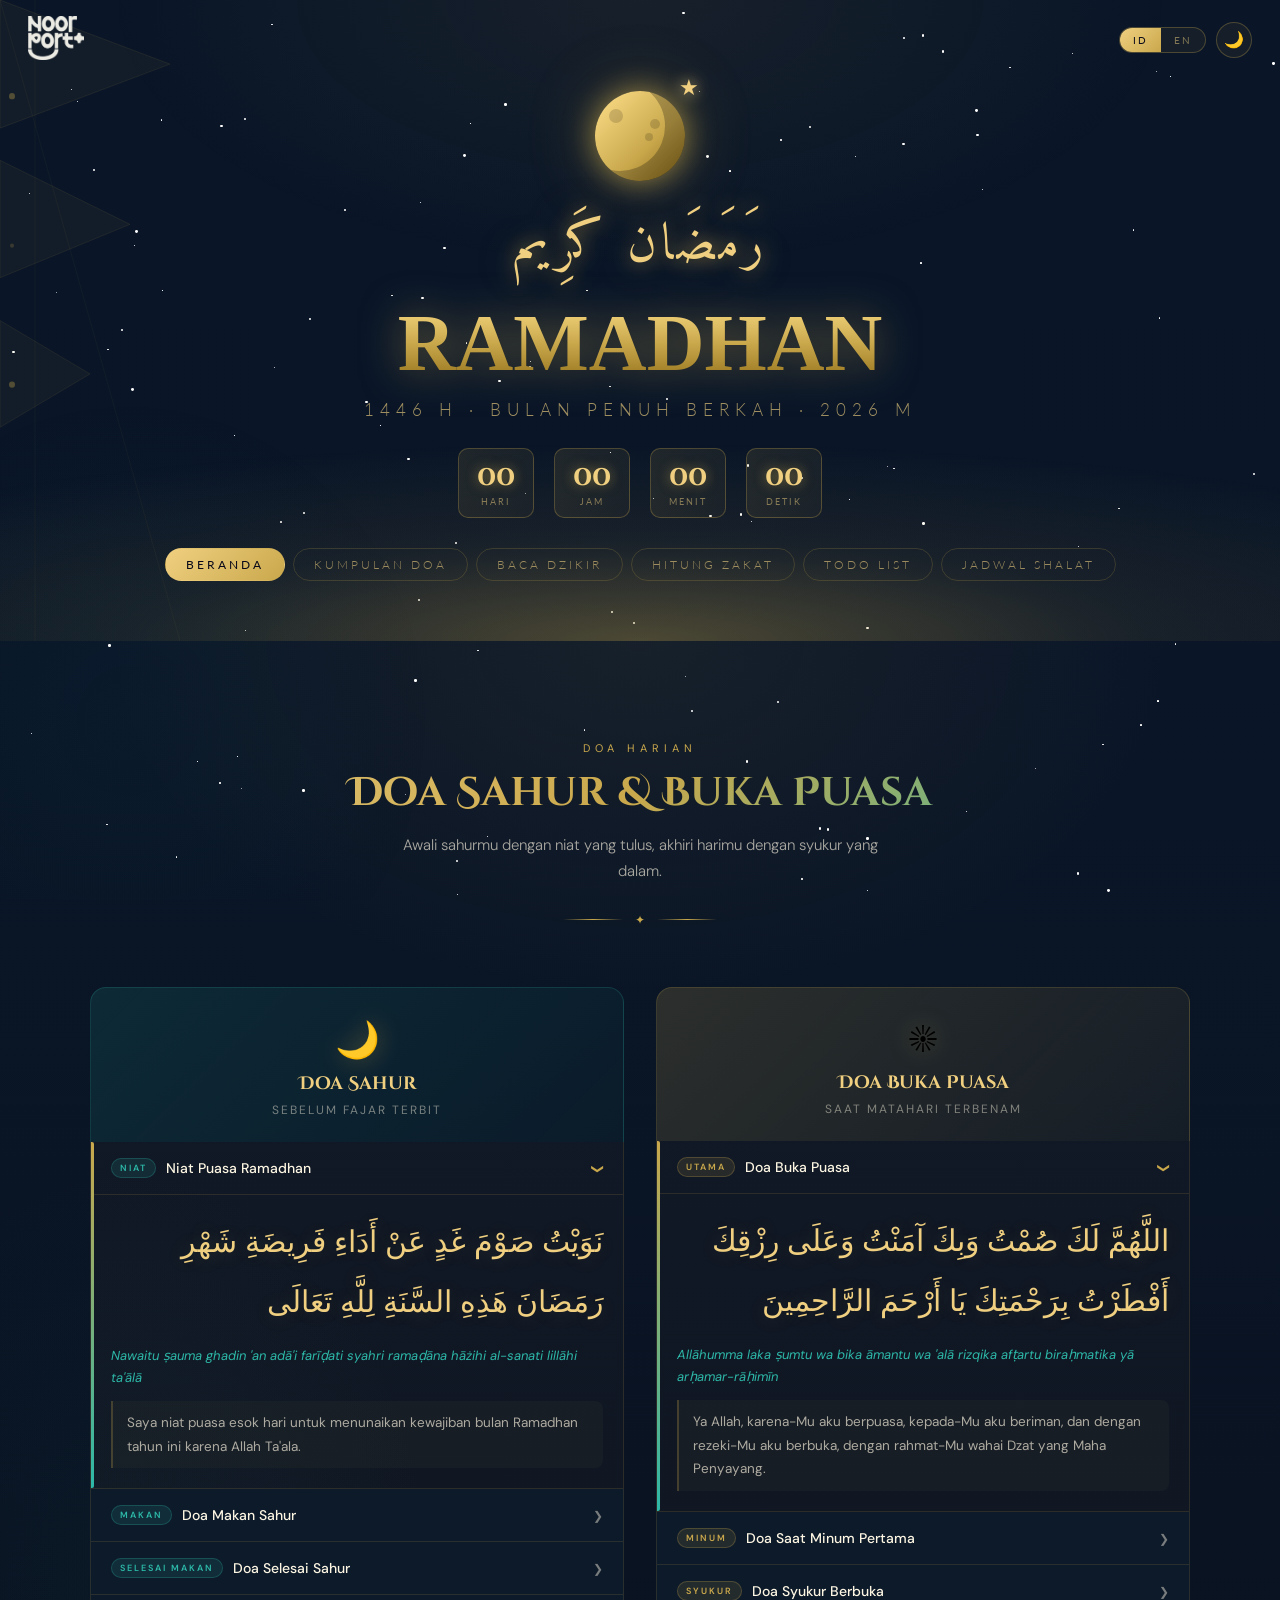
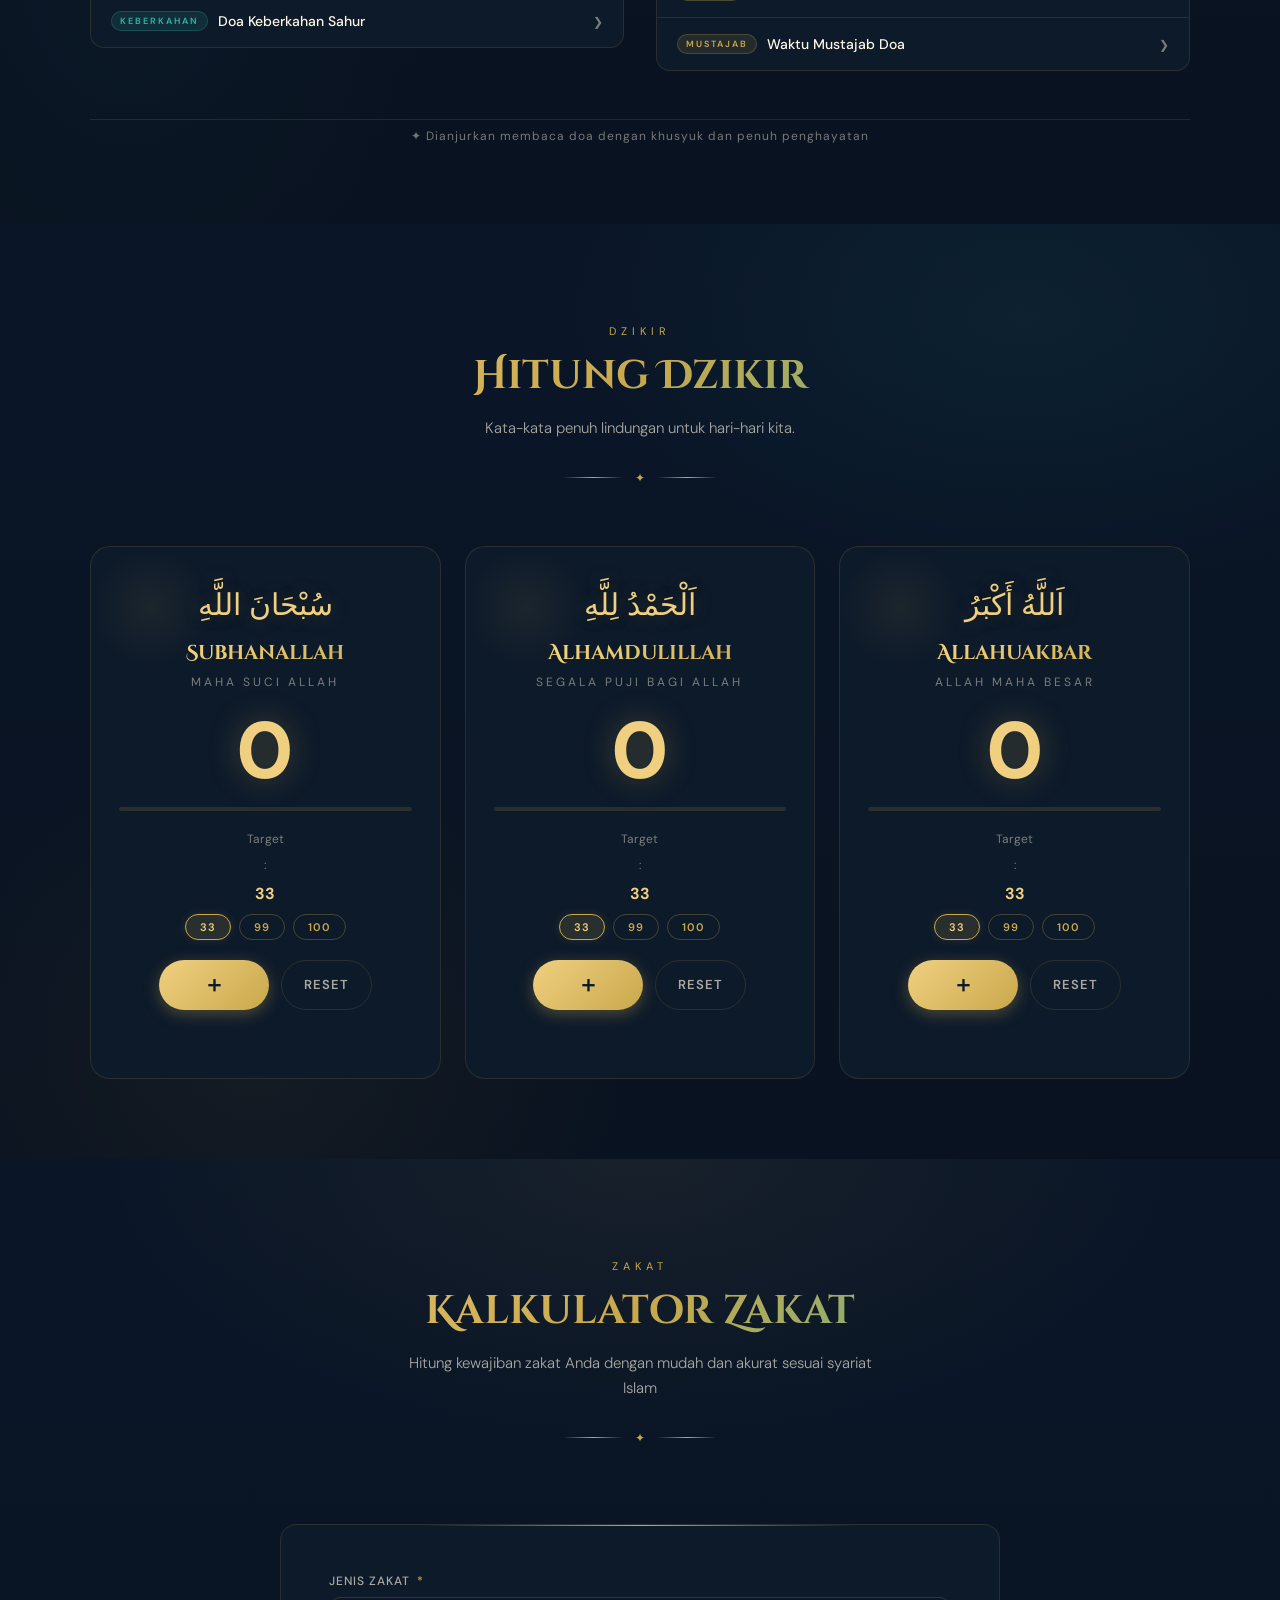
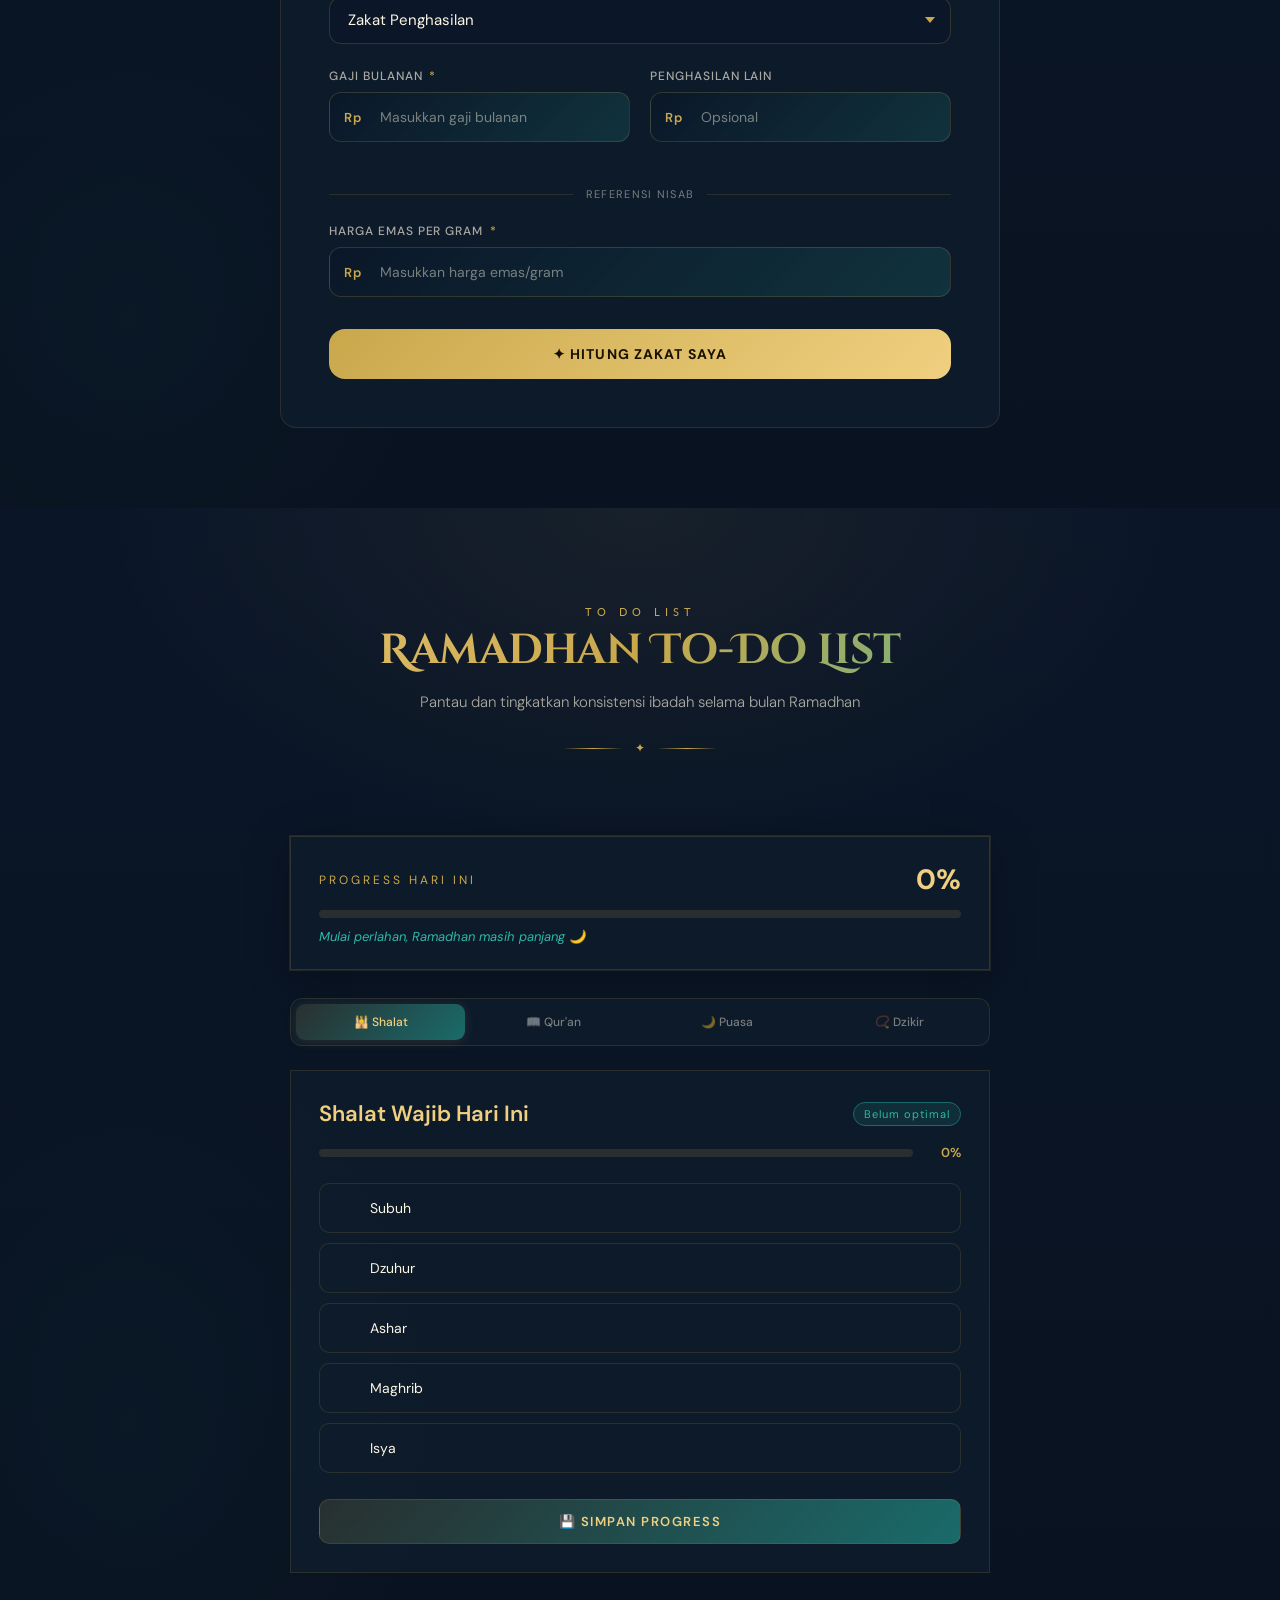
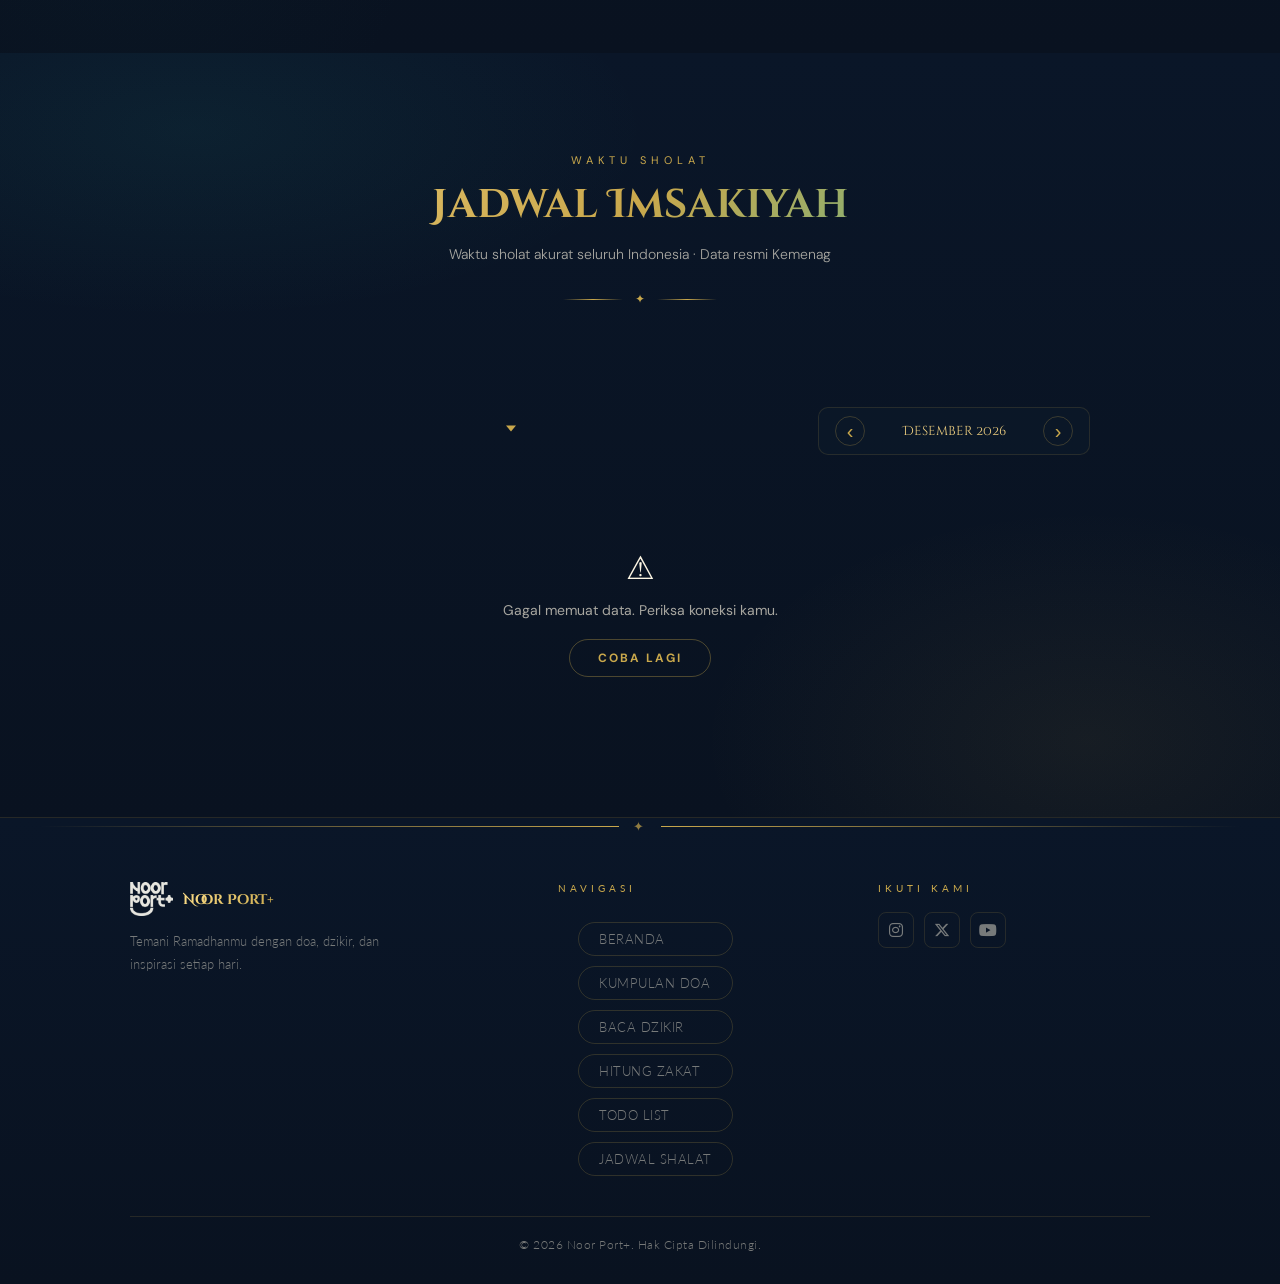
==== index.html @ d071f5a3 "Fixing File Structure" ====
<!DOCTYPE html>
<html lang="id" data-theme="dark" data-lang="id">
<head>
    <meta charset="UTF-8">
    <meta name="viewport" content="width=device-width, initial-scale=1.0">
    <title>Noor Port+ | Your Portal Ramadhan</title>

    <!-- Favicon -->
    <link rel="shortcut icon" href="/assets/noor_port_logo_green.png">

    <!-- Google Fonts -->
    <link
        href="https://fonts.googleapis.com/css2?family=Amiri:ital,wght@0,400;0,700;1,400&family=Cinzel+Decorative:wght@700&family=Lato:wght@300;400&display=swap"
        rel="stylesheet">
    <link rel="preconnect" href="https://fonts.googleapis.com">
    <link rel="preconnect" href="https://fonts.gstatic.com" crossorigin>
    <link
        href="https://fonts.googleapis.com/css2?family=DM+Sans:ital,opsz,wght@0,9..40,100..1000;1,9..40,100..1000&display=swap"
        rel="stylesheet">

    <!-- Font Awesome -->
    <link rel="stylesheet" href="https://cdnjs.cloudflare.com/ajax/libs/font-awesome/6.5.1/css/all.min.css"
        crossorigin="anonymous" referrerpolicy="no-referrer" />

    <!-- Global CSS -->
    <!-- <link rel="stylesheet" href="/main/style.css"> -->
    <link rel="stylesheet" href="/main/header.css">
    <link rel="stylesheet" href="/main/footer.css">
    <link rel="stylesheet" href="/1st_mission/kumpulan_doa.css">
    <link rel="stylesheet" href="/2nd_mission/hitung_dzikir.css">
    <link rel="stylesheet" href="/3rd_mission/kalkulator_zakat.css">
    <link rel="stylesheet" href="/4rd_mission/todo-list.css">
    <link rel="stylesheet" href="/5th_mission/jadwal_imsakiyah.css">
</head>

<body>
    <div class="stars-layer" id="starsLayer"></div>
    <header>
        <div id="particles"></div>
        <div class="horizon"></div>

        <!-- Top Bar -->
        <div class="top-bar">
            <div class="logo-wrap">
                <img id="logoImg" src="/assets/noor_port_logo.png" alt="Noor Port+">
            </div>

            <div class="controls">
                <div class="lang-toggle">
                    <button class="lang-btn active" data-lang="id" onclick="setLang('id')">ID</button>
                    <button class="lang-btn" data-lang="en" onclick="setLang('en')">EN</button>
                </div>
                <button class="theme-btn" id="themeBtn" onclick="toggleTheme()">🌙</button>
            </div>
        </div>

        <!-- Geometric Ornament -->
        <div class="geo geo-left">
            <svg viewBox="0 0 180 600" preserveAspectRatio="none">
                <path d="M0 0 L170 60 L0 120 Z" />
                <path d="M0 150 L130 210 L0 260 Z" />
                <path d="M0 300 L90 350 L0 400 Z" />
                <line x1="0" y1="0" x2="180" y2="600" />
                <line x1="35" y1="0" x2="35" y2="600" />
                <circle cx="12" cy="90" r="3" />
                <circle cx="12" cy="230" r="2" />
                <circle cx="12" cy="360" r="3" />
            </svg>
        </div>
        <div class="geo geo-right"></div>

        <!-- Title Section -->
        <div class="moon-wrap">
            <div class="moon">
                <div class="moon-outer">
                    <div class="moon-crater c1"></div>
                    <div class="moon-crater c2"></div>
                    <div class="moon-crater c3"></div>
                </div>
                <span class="moon-star">★</span>
            </div>
        </div>

        <div class="arabic-text">رَمَضَان كَرِيم</div>
        <div class="main-title">RAMADHAN</div>
        <div class="subtitle" id="headerSubtitle">
            1446 H · Bulan Penuh Berkah · 2026 M
        </div>

        <!-- Countdown -->
        <!-- Ini countdown menuju lebaran -->
        <div class="countdown">
            <div class="cd-box">
                <div class="cd-num" id="cdDays">00</div>
                <div class="cd-label" id="lblDays">Hari</div>
            </div>
            <div class="cd-box">
                <div class="cd-num" id="cdHours">00</div>
                <div class="cd-label" id="lblHours">Jam</div>
            </div>
            <div class="cd-box">
                <div class="cd-num" id="cdMins">00</div>
                <div class="cd-label" id="lblMins">Menit</div>
            </div>
            <div class="cd-box">
                <div class="cd-num" id="cdSecs">00</div>
                <div class="cd-label" id="lblSecs">Detik</div>
            </div>
        </div>

        <nav id="mainNav">
            <a href="#" class="active" data-id="home">Beranda</a>
            <a href="#doaRamadhan" data-id="prayer">Kumpulan Doa</a>
            <a href="#zikirSection" data-id="dzikr">Baca Dzikir</a>
            <a href="#zakat-calculator" data-id="zakat">Hitung Zakat</a>
            <a href="#ramadhanChecker" data-id="todolist">Todo List</a>
            <a href="#imsakiyahSection" data-id="imsakiyah">Jadwal Shalat</a>
        </nav>
    </header>

    <!-- Components -->
    <main>
        <section id="doa-component"></section>
        <section id="zikir-component"></section>
        <section id="zakat-component"></section>
        <section id="todo-component"></section>
        <section id="imsakiyah-component"></section>
    </main>

    <!-- Footer -->
    <footer class="site-footer">
        <div class="np-ornament">
            <div class="np-line"></div>
            <span class="np-orn-star">✦</span>
            <div class="np-line"></div>
        </div>

        <div class="footer-inner">
            <!-- Brand -->
            <div class="footer-brand">
                <div class="footer-logo-wrap">
                    <img src="/assets/noor_port_logo.png" alt="Noor Port+" class="footer-logo">
                    <span class="footer-logo-name">Noor Port+</span>
                </div>
                <p class="footer-tagline" id="footerTagline">
                    Temani Ramadhanmu dengan doa, dzikir, dan inspirasi setiap hari.
                </p>
            </div>

            <!-- Navigation -->
            <div class="footer-nav-col">
                <h4 class="footer-col-title" id="footerNavTitle">Navigasi</h4>
                <nav class="footer-nav">
                    <a href="#" id="fnHome">Beranda</a>
                    <a href="#doaRamadhan" id="fnPrayer">Kumpulan Doa</a>
                    <a href="#zikirSection" id="fnDzikr">Baca Dzikir</a>
                    <a href="#zakat-calculator" id="fnZakat">Hitung Zakat</a>
                    <a href="#ramadhanChecker" id="fnTodolist">Todo List</a>
                    <a href="#imsakiyahSection" id="fnImsakiyah">Jadwal Shalat</a>
                </nav>
            </div>

            <!-- Social -->
            <div class="footer-controls-col">
                <h4 class="footer-col-title" id="footerFollowTitle">Ikuti Kami</h4>

                <div class="footer-socials">
                    <a href="#" class="footer-social-btn"><i class="fa-brands fa-instagram"></i></a>
                    <a href="#" class="footer-social-btn"><i class="fa-brands fa-x-twitter"></i></a>
                    <a href="#" class="footer-social-btn"><i class="fa-brands fa-youtube"></i></a>
                </div>
            </div>
        </div>

        <div class="footer-bottom">
            <div class="footer-bottom-line"></div>
            <p class="footer-copy" id="footerCopy">
                © 2026 Noor Port+. Hak Cipta Dilindungi.
            </p>
        </div>
    </footer>
    <!-- End Footer -->

    <!-- Global Script -->
    <script src="/main/script.js"></script>
    <script src="/2nd_mission/hitung_dzikir.js"></script>
    <script src="/3rd_mission/kalkulator_zakat.js"></script>
    <script src="/4rd_mission/todo-list.js"></script>
    <script src="/5th_mission/jadwal_imsakiyah.js"></script>

    <!-- Load Components -->
    <script>
        // Tunggu semua komponen selesai diload, baru handle hash dari URL
        // (misal user buka langsung noorport.com/#zikirSection)
        async function loadComponent(id, file, callback) {
            const res = await fetch(file);
            const html = await res.text();
            document.getElementById(id).innerHTML = html;
            if (callback) callback();
        }

        // Semua loadComponent dijalankan paralel,
        // Promise.all nunggu semuanya selesai baru scroll ke hash
        Promise.all([
            loadComponent("doa-component", "/1st_mission/components/kumpulan_doa.html", () => rebuildCards()),
            loadComponent("zikir-component", "/2nd_mission/components/hitung_dzikir.html", () => initZikirSection()),
            loadComponent("zakat-component", "/3rd_mission/components/kalkulator_zakat.html"),
            loadComponent("todo-component", "/4rd_mission/component/todo-list.html", () => initRamadhanTodo()),
            loadComponent("imsakiyah-component", "/5th_mission/component/jadwal_imsakiyah.html", () => {
                initImsakiyah();
            }),
        ]).then(() => {

            // Kalau URL punya hash (misal #zikirSection), scroll ke sana sekarang
            // Karena semua komponen udah di-inject, elemen-nya pasti sudah ada di DOM
            if (window.location.hash) {
                const target = document.querySelector(window.location.hash);
                if (target) {
                    setTimeout(() => target.scrollIntoView({ behavior: 'smooth' }), 100);
                }
            }
            // Active state nav — highlight link yang sesuai hash saat ini
            highlightNav();
        });

        // Update active class di nav waktu user scroll
        // IntersectionObserver lebih efisien dari scroll event listener
        function highlightNav() {
            const sections = {
                'doaRamadhan': 'prayer',
                'zikirSection': 'dzikr',
                'zakatCalculator': 'zakat',
                'ramadhanChecker': 'todolist',
                'imsakiyahSection': 'imsakiyah',
            };

            const observer = new IntersectionObserver((entries) => {
                entries.forEach(entry => {
                    if (entry.isIntersecting) {
                        const dataId = sections[entry.target.id];
                        document.querySelectorAll('#mainNav a').forEach(a => {
                            a.classList.toggle('active', a.dataset.id === dataId);
                        });
                    }
                });
            }, { threshold: 0.3 }); // section dianggap "aktif" kalau 30% sudah keliatan

            Object.keys(sections).forEach(id => {
                const el = document.getElementById(id);
                if (el) observer.observe(el);
            });
        }
    </script>
</body>
</html>
---- main/header.css ----
*,
*::before,
*::after {
    margin: 0;
    padding: 0;
    box-sizing: border-box;
}

/* ini buat custom dark mode nya */
:root {
    --gold: #C9A84C;
    --gold-light: #F0D080;
    --gold-glow: #FFE08A;
    --teal: #1A6B6B;
    --teal-light: #2DB8A8;

    /* token dark modenya */
    --bg-body: #0A0A1A;
    --bg-header: linear-gradient(180deg, #060612 0%, #0d0d2b 40%, #0a1628 100%);
    --bg-section: linear-gradient(180deg, #0a1628 0%, #091220 100%);
    --bg-card: #0d1a2a;
    --bg-modal: linear-gradient(135deg, #0d1a2a, #0a1220);
    --text-main: #FDF6E3;
    --text-muted: #fdf6e373;
    --text-muted2: #fdf6e3a6;
    --text-nav: #f0d08099;
    --border-card: #c9a84c26;
    --star-color: white;
}

/* Light mode — cuma ganti warna.
   UI design gak diubah sama sekali, cuma token warnanya */
[data-theme="light"] {
    --bg-body: #F5EDD8;
    --bg-header: linear-gradient(180deg, #2a1f0a 0%, #3d2d10 40%, #2e2210 100%);
    --bg-section: linear-gradient(180deg, #EDE3C8 0%, #E5D9B6 100%);
    --bg-card: #FDF6E3;
    --bg-modal: linear-gradient(135deg, #FDF6E3, #F5EDD8);
    --text-main: #1a1206;
    --text-muted: #1a120680;
    --text-muted2: #1a1206c0;
    --text-nav: #f0d080e6;
    --border-card: #c9a84c4d;
    --star-color: #c9a84c99;
    --logo-filter: invert(0) sepia(1) saturate(3) hue-rotate(5deg) brightness(.8);
}

/* Biar pas navbar di klik, dia ke scrollnya smooth */
html {
    scroll-behavior: smooth;
}

body {
    font-family: 'Lato', sans-serif;
    min-height: 100vh;
    transition: background .4s;
    background: var(--bg-section);
}

/* bintang */
.stars-layer {
    position: fixed;
     background:
    radial-gradient(ellipse 70% 50% at 50% 0%, rgba(201,168,76,.07) 0%, transparent 60%),
    radial-gradient(ellipse 40% 60% at 10% 80%, rgba(26,107,107,.06) 0%, transparent 60%) !important;
    position: fixed;
    inset: 0;
    pointer-events: none;
    z-index: 0;
    overflow: hidden;
    transition: opacity .4s;
    z-index: 2;
}

[data-theme="light"] .stars-layer {
    opacity: .25;
}

.star {
    position: absolute;
    border-radius: 50%;
    background: var(--star-color);
    animation: twinkle var(--dur) ease-in-out infinite var(--delay);
}

@keyframes twinkle {
    0%, 100% { opacity: var(--min-op); transform: scale(1); }
    50%       { opacity: 1; transform: scale(1.4); }
}

/* header */
header {
    position: relative;
    z-index: 10;
    width: 100%;
    overflow: hidden;
    padding-bottom: 60px;
    transition: background .4s;
}

.horizon {
    position: absolute;
    bottom: 0;
    left: 0;
    right: 0;
    height: 200px;
    background: radial-gradient(ellipse 80% 100% at 50% 100%,
            #c9a84c59 0%, #c9a84c14 50%, transparent 100%);
    pointer-events: none;
}

/* top bar */
.top-bar {
    position: relative;
    z-index: 20;
    display: flex;
    align-items: center;
    justify-content: space-between;
    padding: 16px 28px 0;
}

.logo-wrap img {
    height: 44px;
    width: auto;
    opacity: .92;
}

.logo-wrap img:hover { opacity: 1; }

[data-theme="light"] .logo-wrap img {
    filter: var(--logo-filter);
}

.controls {
    display: flex;
    align-items: center;
    gap: 10px;
}

/* toggle language */
.lang-toggle {
    display: flex;
    border: 1px solid #c9a84c4d;
    border-radius: 30px;
    overflow: hidden;
    background: #c9a84c0f;
}

.lang-btn {
    font-family: 'Lato', sans-serif;
    font-size: 10px;
    font-weight: 400;
    letter-spacing: 2px;
    text-transform: uppercase;
    color: #f0d08080;
    background: none;
    border: none;
    cursor: pointer;
    padding: 6px 13px;
    transition: color .25s, background .25s;
}

.lang-btn.active {
    background: linear-gradient(135deg, var(--gold-light), var(--gold));
    color: #0a0a1a;
}

/* theme button */
.theme-btn {
    width: 36px;
    height: 36px;
    border-radius: 50%;
    border: 1px solid #c9a84c4d;
    background: #c9a84c0f;
    cursor: pointer;
    display: flex;
    align-items: center;
    justify-content: center;
    color: var(--gold-light);
    font-size: 16px;
    transition: background .25s, border-color .25s, transform .2s;
}

.theme-btn:hover {
    background: #c9a84c26;
    border-color: #c9a84c99;
    transform: rotate(20deg);
}

/* Geometric */
.geo {
    position: absolute;
    top: 0;
    bottom: 0;
    width: 180px;
    pointer-events: none;
    z-index: 1;
}

.geo-left { left: 0; }
.geo-right { right: 0; transform: scaleX(-1); }

.geo-right svg { display: none; }

.geo svg { width: 100%; height: 100%; }

.geo path { fill: #c9a84c0d; stroke: #c9a84c26; stroke-width: 0.6; }
.geo line { stroke: #c9a84c14; stroke-width: 0.6; }
.geo circle { fill: #c9a84c59; }
.geo circle:nth-of-type(2) { opacity: 0.6; }

/* bulan */
.moon-wrap {
    position: relative;
    z-index: 5;
    display: flex;
    justify-content: center;
    margin-top: 28px;
}

.moon {
    position: relative;
    width: 90px;
    height: 90px;
}

.moon-outer {
    width: 90px;
    height: 90px;
    border-radius: 50%;
    background: linear-gradient(135deg,
            var(--gold-glow) 0%, var(--gold) 60%, #8B6914 100%);
    box-shadow:
        0 0 30px #c9a84cb3,
        0 0 70px #c9a84c4d,
        inset -20px -10px 0 #00000040;
    animation: moonFloat 5s ease-in-out infinite;
}

.moon-crater {
    position: absolute;
    border-radius: 50%;
    background: #00000026;
}

.c1 { width: 14px; height: 14px; top: 18px; left: 14px; }
.c2 { width: 8px; height: 8px; top: 42px; left: 50px; }
.c3 { width: 10px; height: 10px; top: 28px; left: 55px; }

.moon-star {
    position: absolute;
    top: -18px;
    right: -14px;
    font-size: 22px;
    color: var(--gold-light);
    filter: drop-shadow(0 0 8px var(--gold-glow));
    animation: moonFloat 5s ease-in-out infinite .8s;
}

@keyframes moonFloat {
    0%, 100% { transform: translateY(0); }
    50%       { transform: translateY(-8px); }
}

/* hero */
.arabic-text {
    text-align: center;
    position: relative;
    z-index: 5;
    margin-top: 20px;
    font-family: 'Amiri', serif;
    font-size: clamp(28px, 5vw, 52px);
    color: var(--gold-light);
    letter-spacing: 4px;
    text-shadow: 0 0 20px #c9a84ccc, 0 0 60px #c9a84c4d;
    animation: fadeSlide .9s ease both .2s;
}

.main-title {
    text-align: center;
    position: relative;
    z-index: 5;
    margin-top: 6px;
    font-family: 'Cinzel', serif;
    font-size: clamp(36px, 7vw, 80px);
    font-weight: 700;
    background: linear-gradient(180deg, var(--gold-glow) 0%, var(--gold) 50%, #8B6914 100%);
    -webkit-background-clip: text;
    -webkit-text-fill-color: transparent;
    background-clip: text;
    filter: drop-shadow(0 0 20px #c9a84c80);
    animation: fadeSlide .9s ease both .4s;
}

.subtitle {
    text-align: center;
    position: relative;
    z-index: 5;
    margin-top: 10px;
    font-family: 'Lato', sans-serif;
    font-weight: 300;
    font-size: clamp(13px, 2vw, 17px);
    letter-spacing: 6px;
    text-transform: uppercase;
    color: #f0d080a6;
    animation: fadeSlide .9s ease both .6s;
}

@keyframes fadeSlide {
    from { opacity: 0; transform: translateY(18px); }
    to   { opacity: 1; transform: translateY(0); }
}

/* Divider */
.divider {
    position: relative;
    z-index: 5;
    display: flex;
    align-items: center;
    justify-content: center;
    gap: 16px;
    margin: 22px auto 0;
    max-width: 480px;
    padding: 0 20px;
    animation: fadeSlide .9s ease both .7s;
}

.np-ornament {
    display: flex;
    align-items: center;
    gap: 14px;
    padding: 0 40px;
    margin-bottom: 0;
}

.np-line {
    flex: 1;
    height: 1px;
    background: linear-gradient(90deg, transparent, var(--gold));
}

.np-line:last-child {
    background: linear-gradient(90deg, var(--gold), transparent);
}

.np-orn-star {
    color: var(--gold);
    font-size: 13px;
    letter-spacing: 3px;
    opacity: .7;
}

/* Countdown */
.countdown {
    position: relative;
    z-index: 5;
    display: flex;
    gap: 20px;
    justify-content: center;
    margin-top: 28px;
    animation: fadeSlide .9s ease both .9s;
}

.cd-box {
    display: flex;
    flex-direction: column;
    align-items: center;
    background: linear-gradient(135deg, #c9a84c1f, #c9a84c0a);
    border: 1px solid #c9a84c4d;
    border-radius: 10px;
    padding: 14px 18px 10px;
    min-width: 64px;
    backdrop-filter: blur(4px);
    transition: border-color .3s, box-shadow .3s;
}

.cd-box:hover {
    border-color: #c9a84cb3;
    box-shadow: 0 0 20px #c9a84c33;
}

.cd-num {
    font-family: 'Cinzel Decorative', serif;
    font-size: 28px;
    font-weight: 700;
    color: var(--gold-light);
    text-shadow: 0 0 12px #c9a84c99;
    line-height: 1;
}

.cd-label {
    font-size: 9px;
    letter-spacing: 2px;
    text-transform: uppercase;
    color: #f0d08080;
    margin-top: 5px;
}

/* Navigation */
/* Nav default (di dalam header) */
#mainNav {
    /* styling nav kamu yang sudah ada */
    transition: none;
}

/* Nav sticky — aktif lewat JS waktu header keluar viewport */
#mainNav.nav-sticky {
    position: fixed;
    top: 0;
    left: 0;
    right: 0;
    z-index: 1000;

    /* Background biar konten di belakangnya tidak tembus */
    background: rgba(10, 10, 26, 0.85);
    backdrop-filter: blur(16px);
    -webkit-backdrop-filter: blur(16px);

    border-bottom: 1px solid rgba(201, 168, 76, 0.15);
    box-shadow: 0 4px 24px rgba(0, 0, 0, 0.4);

    /* Animasi turun dari atas */
    animation: navSlideDown 0.3s ease forwards;

    /* Reset padding/margin yang mungkin ada dari posisi aslinya */
    margin: 0;
    padding: 12px 24px;
    justify-content: center;
}

@keyframes navSlideDown {
    from {
        transform: translateY(-100%);
        opacity: 0;
    }
    to {
        transform: translateY(0);
        opacity: 1;
    }
}

/* Light mode */
[data-theme="light"] #mainNav.nav-sticky {
    background: rgba(245, 240, 232, 0.9);
    border-bottom: 1px solid rgba(201, 168, 76, 0.2);
    box-shadow: 0 4px 24px rgba(0, 0, 0, 0.1);
}

nav {
    position: relative;
    z-index: 5;
    display: flex;
    justify-content: center;
    gap: 8px;
    margin-top: 30px;
    flex-wrap: wrap;
    padding: 0 20px;
    animation: fadeSlide .9s ease both 1.1s;
}

nav a {
    font-family: 'Lato', sans-serif;
    font-weight: 300;
    font-size: 12px;
    letter-spacing: 3px;
    text-transform: uppercase;
    color: var(--text-nav);
    text-decoration: none;
    padding: 8px 20px;
    border: 1px solid #c9a84c33;
    border-radius: 40px;
    transition: all .3s;
    position: relative;
    overflow: hidden;
}

nav a::before {
    content: '';
    position: absolute;
    inset: 0;
    background: linear-gradient(135deg, #c9a84c26, transparent);
    opacity: 0;
    transition: opacity .3s;
}

nav a:hover {
    color: var(--gold-light);
    border-color: #c9a84c99;
}

nav a:hover::before { opacity: 1; }

nav a.active {
    color: #0a0a1a;
    background: linear-gradient(135deg, var(--gold-light), var(--gold));
    border-color: transparent;
    font-weight: 400;
}

/* Lantern */
.lantern-row {
    position: absolute;
    top: 0;
    left: 0;
    right: 0;
    display: flex;
    justify-content: space-between;
    padding: 0 30px;
    z-index: 2;
    pointer-events: none;
}

.lantern {
    animation: lanternSwing 4s ease-in-out infinite;
    transform-origin: top center;
}

.lantern:nth-child(2) { animation-delay: .7s; }
.lantern:nth-child(3) { animation-delay: 1.4s; }
.lantern:nth-child(4) { animation-delay: 2.1s; }

.lantern.large svg { width: 28px; height: 70px; }

.lantern.small {
    width: 22px;
    height: 55px;
}

.lantern.small::before {
    content: "";
    display: block;
    width: 100%;
    height: 100%;
    background: url("data:image/svg+xml;utf8,<svg viewBox='0 0 28 70' xmlns='http://www.w3.org/2000/svg'><line x1='14' y1='0' x2='14' y2='10' stroke='rgba(201,168,76,.6)' stroke-width='1.5'/><ellipse cx='14' cy='13' rx='7' ry='3' fill='rgba(201,168,76,.4)'/><rect x='7' y='13' width='14' height='36' rx='5' fill='rgba(201,168,76,.18)' stroke='rgba(201,168,76,.5)' stroke-width='1'/><rect x='10' y='16' width='8' height='30' rx='3' fill='rgba(255,220,100,.15)'/><ellipse cx='14' cy='49' rx='7' ry='3' fill='rgba(201,168,76,.4)'/><line x1='14' y1='52' x2='11' y2='62' stroke='rgba(201,168,76,.5)' stroke-width='1'/><line x1='14' y1='52' x2='17' y2='62' stroke='rgba(201,168,76,.5)' stroke-width='1'/><ellipse cx='14' cy='28' rx='5' ry='5' fill='rgba(255,200,50,.2)'/></svg>") no-repeat center/contain;
}

.lantern svg { width: 100%; height: 100%; }

.string { stroke: #c9a84c99; stroke-width: 1.5; }
.cap    { fill: #c9a84c66; }
.body   { fill: #c9a84c2e; stroke: #c9a84c80; stroke-width: 1; }
.inner  { fill: #ffdc6426; }
.tail   { stroke: #c9a84c80; stroke-width: 1; }
.glow   { fill: #ffc83233; }

@keyframes lanternSwing {
    0%, 100% { transform: rotate(-6deg); }
    50%       { transform: rotate(6deg); }
}

/* Partikel */
#particles {
    position: absolute;
    inset: 0;
    pointer-events: none;
    z-index: 3;
    overflow: hidden;
}

.particle {
    position: absolute;
    border-radius: 50%;
    background: var(--gold);
    opacity: 0;
    animation: rise var(--dur) ease-in infinite var(--delay);
}

@keyframes rise {
    0%   { opacity: 0; transform: translateY(0) scale(1); }
    20%  { opacity: .6; }
    100% { opacity: 0; transform: translateY(-200px) scale(.3); }
}
---- main/footer.css ----
/* Footer */
.site-footer {
    background: var(--bg-section);
    position: relative;
    z-index: 10;
        backdrop-filter: blur(4px);
    border-top: 1px solid var(--border-card);
    transition: background .4s, border-color .4s;
}

/* Layout 3 kolom utama */
.footer-inner {
    display: grid;
    grid-template-columns: 1.4fr 1fr 1fr;
    gap: 48px;
    max-width: 1100px;
    margin: 0 auto;
    padding: 48px 40px 40px;
}

/* ---- Kolom 1: Brand ---- */
.footer-logo-wrap {
    display: flex;
    align-items: center;
    gap: 10px;
    margin-bottom: 14px;
}

.footer-logo {
    height: 34px;
    width: auto;
    opacity: .9;
    transition: opacity .2s;
}

[data-theme="light"] .footer-logo {
    filter: var(--logo-filter);
}

.footer-logo:hover { opacity: 1; }

.footer-logo-name {
    font-family: 'Cinzel Decorative', serif;
    font-size: 14px;
    font-weight: 700;
    background: linear-gradient(135deg, var(--gold-glow), var(--gold));
    -webkit-background-clip: text;
    -webkit-text-fill-color: transparent;
    background-clip: text;
}

.footer-tagline {
    font-family: 'Lato', sans-serif;
    font-weight: 300;
    font-size: 13px;
    line-height: 1.75;
    color: var(--text-muted);
    max-width: 280px;
    transition: color .4s;
}

/* ---- Kolom 2: Navigasi ---- */
.footer-col-title {
    font-family: 'Lato', sans-serif;
    font-size: 10px;
    letter-spacing: 4px;
    text-transform: uppercase;
    color: var(--gold);
    margin-bottom: 18px;
    font-weight: 400;
}

.footer-nav-col {
    display: flex;
    flex-direction: column;
    align-items: flex-start;
}

.footer-nav {
    margin-top: 10px;
    display: flex;
    flex-direction: column;
    gap: 10px;
}

.footer-col-title,
.footer-nav {
    text-align: left;
}

.footer-nav a {
    font-family: 'Lato', sans-serif;
    font-size: 13px;
    font-weight: 300;
    color: var(--text-muted);
    text-decoration: none;
    letter-spacing: .5px;
    transition: color .25s, padding-left .25s;
    display: inline-block;
}

/* Hover: teks geser dikit ke kanan + warna emas */
.footer-nav a:hover {
    color: var(--gold-light);
    padding-left: 15px;
}

/* Kolom 3: Sosmed + Kontrol */
.footer-socials {
    display: flex;
    gap: 10px;
    margin-bottom: 22px;
    flex-wrap: wrap;
}

.footer-social-btn {
    display: flex;
    align-items: center;
    justify-content: center;
    width: 36px;
    height: 36px;
    border-radius: 8px;
    border: 1px solid var(--border-card);
    background: transparent;
    color: var(--text-muted);
    text-decoration: none;
    transition: color .25s, border-color .25s, background .25s, transform .2s;
}

.footer-social-btn svg {
    width: 16px;
    height: 16px;
}

/* Hover sosmed: icon jadi emas, box glow tipis */
.footer-social-btn:hover {
    color: var(--gold-light);
    border-color: #c9a84c80;
    background: #c9a84c0f;
    transform: translateY(-2px);
}

/* Lang + Theme toggle di footer, sama persis kayak header */
.footer-toggles {
    display: flex;
    align-items: center;
    gap: 10px;
}

/* Garis bawah + copyright */
.footer-bottom {
    max-width: 1100px;
    margin: 0 auto;
    padding: 0 40px 32px;
}

.footer-bottom-line {
    height: 1px;
    background: var(--border-card);
    margin-bottom: 20px;
    transition: background .4s;
}

.footer-copy {
    font-family: 'Lato', sans-serif;
    font-size: 12px;
    font-weight: 300;
    color: var(--text-muted);
    letter-spacing: .5px;
    text-align: center;
    transition: color .4s;
}

/* Back to Top button */
.back-to-top {
    position: fixed;
    bottom: 28px;
    right: 28px;
    z-index: 100;
    width: 42px;
    height: 42px;
    border-radius: 50%;
    border: 1px solid #c9a84c4d;
    background: var(--bg-card);
    color: var(--gold-light);
    font-size: 18px;
    cursor: pointer;
    display: flex;
    align-items: center;
    justify-content: center;
    opacity: 0;
    pointer-events: none;
    /* transisi masuk/keluar yang halus */
    transition: opacity .3s, transform .3s, background .25s, border-color .25s;
    box-shadow: 0 4px 20px #00000040;
}

/* Muncul saat udah scroll ke bawah — dikontrol JS via class .visible */
.back-to-top.visible {
    opacity: 1;
    pointer-events: auto;
}

.back-to-top:hover {
    background: #c9a84c1a;
    border-color: #c9a84c99;
    transform: translateY(-3px);
}

/* Responsive */
@media (max-width: 900px) {
    .footer-inner {
        grid-template-columns: 1fr 1fr;
        gap: 36px;
    }

    /* Brand kolom full width di atas */
    .footer-brand {
        grid-column: 1 / -1;
    }

    .footer-tagline {
        max-width: 100%;
    }
}

@media (max-width: 600px) {
    .footer-ornament { padding: 0 10px; }

    .footer-inner {
        grid-template-columns: 1fr;
        gap: 28px;
        padding: 36px 20px 28px;
    }

    .footer-bottom {
        padding: 0 20px 24px;
    }

    .footer-nav {
        justify-content: start;
        flex-direction: row;
        flex-wrap: wrap;
        gap: 8px 18px;
    }

    .back-to-top {
        bottom: 20px;
        right: 16px;
        width: 38px;
        height: 38px;
        font-size: 16px;
    }
}
/* End Footer Section */
---- 1st_mission/kumpulan_doa.css ----
/* DOA RAMADHAN — doa-ramadhan.css

   CARA KERJA BILINGUAL (TANPA JS):
   Karena di misi 1 ini kita ga boleh pakai js, jadi kita akalin aja 
   global.js set data-lang di tag <html> waktu user klik tombol bahasa.
   CSS di sini tinggal show/hide elemen .lang-id dan .lang-en
   berdasarkan nilai atribut itu. Zero JS di komponen ini.

   Default: bahasa Indonesia tampil, English disembunyikan.
   Waktu data-lang="en" aktif: kebalik. */
@import url('https://fonts.googleapis.com/css2?family=Cinzel+Decorative:wght@400;700&family=DM+Sans:wght@300;400;500;600&family=Noto+Naskh+Arabic:wght@400;500;600&display=swap');


/* Bilingual: show/hide berdasarkan data-lang di <html> */
/* Default: tampilkan Indonesia, sembunyikan English */
.lang-en { display: none; }
.lang-id { display: inline; }

/* Waktu bahasa diganti ke English lewat global.js */
[data-lang="en"] .lang-id { display: none; }
[data-lang="en"] .lang-en { display: inline; }

/* Khusus elemen block (p, div) — pakai block bukan inline */
[data-lang="en"] p.lang-id,
[data-lang="en"] div.lang-id { display: none; }
[data-lang="en"] p.lang-en,
[data-lang="en"] div.lang-en { display: block; }

p.lang-en, div.lang-en { display: none; }
p.lang-id, div.lang-id { display: block; }


/* Section wrapper*/
.doa-section {
  background: var(--bg-section);
  padding: 100px 24px 80px;
  position: relative;
  overflow: hidden;
}

/* Glow vibes */
.doa-section::before {
  content: '';
  position: absolute;
  inset: 0;
  background:
    radial-gradient(ellipse 70% 50% at 50% 0%, #c9a84c12 0%, transparent 60%),
    radial-gradient(ellipse 40% 60% at 10% 80%, #1a6b6b0f 0%, transparent 60%);
  pointer-events: none;
}


/* Header section*/
.doa-section-header {
  text-align: center;
  margin-bottom: 60px;
  position: relative;
}

.doa-eyebrow {
  font-family: 'DM Sans', sans-serif;
  font-size: 11px;
  letter-spacing: 5px;
  text-transform: uppercase;
  color: var(--gold);
  margin-bottom: 14px;
}

.doa-section-title {
  font-family: 'Cinzel Decorative', serif;
  font-size: clamp(22px, 4vw, 40px);
  font-weight: 700;
  background: linear-gradient(135deg, var(--gold-light) 0%, var(--gold) 50%, var(--teal-light) 100%);
  -webkit-background-clip: text;
  -webkit-text-fill-color: transparent;
  background-clip: text;
  line-height: 1.2;
  margin-bottom: 16px;
}

.doa-section-subtitle {
  color: var(--text-muted2);
  font-size: 15px;
  font-weight: 300;
  max-width: 500px;
  margin: 0 auto 28px;
  line-height: 1.7;
  font-family: 'DM Sans', sans-serif;
}

.doa-ornament {
  display: flex;
  align-items: center;
  justify-content: center;
  gap: 12px;
  margin-top: 8px;
}

.doa-ornament span {
  display: block;
  width: 60px;
  height: 1px;
  background: linear-gradient(90deg, transparent, var(--gold), transparent);
}

.doa-ornament i {
  font-style: normal;
  color: var(--gold);
  font-size: 12px;
}


/* Grid dua kolom */
.doa-grid {
  display: grid;
  grid-template-columns: 1fr 1fr;
  gap: 32px;
  max-width: 1100px;
  margin: 0 auto 48px;
}

@media (max-width: 768px) {
  .doa-grid { grid-template-columns: 1fr; gap: 40px; }
}


/* Header tiap kolom */
.doa-column-header {
  text-align: center;
  padding: 28px 20px 24px;
  border-radius: 16px 16px 0 0;
  margin-bottom: 0;
  position: relative;
}

.doa-column-header.sahur {
  background: linear-gradient(135deg, #1a6b6b40, #1a6b6b14);
  border: 1px solid #2db8a833;
  border-bottom: none;
}

.doa-column-header.iftar {
  background: linear-gradient(135deg, #c9a84c2e, #c9a84c0f);
  border: 1px solid #c9a84c33;
  border-bottom: none;
}

.doa-column-icon {
  font-size: 36px;
  margin-bottom: 10px;
  filter: drop-shadow(0 0 12px #c9a84c66);
}

.doa-column-header h3 {
  font-family: 'Cinzel Decorative', serif;
  font-size: 18px;
  font-weight: 700;
  color: var(--gold-light);
  margin-bottom: 6px;
}

.doa-column-header p {
  font-family: 'DM Sans', sans-serif;
  font-size: 12px;
  color: var(--text-muted);
  letter-spacing: 2px;
  text-transform: uppercase;
}


/* Kartu doa (pakai <details> buat expand/collapse CSS-only) */
.doa-card {
  background: var(--bg-card);
  border-left: 1px solid var(--border-card);
  border-right: 1px solid var(--border-card);
  border-bottom: 1px solid var(--border-card);
  transition: background .3s ease;
  position: relative;
  overflow: hidden;
}

/* Kartu pertama setelah header kolom — sambung dengan header */
.doa-column-header.sahur + .doa-card {
  border-top: none;
}
.doa-column-header.iftar + .doa-card {
  border-top: none;
}

/* Kartu terakhir — bulatkan sudut bawah */
.doa-card:last-child {
  border-radius: 0 0 14px 14px;
}

/* Hover state kartu */
.doa-card:hover {
  background: #c9a84c0a;
}

/* Garis aksen kiri saat kartu terbuka */
.doa-card[open] {
  background: #c9a84c08;
}

.doa-card[open]::before {
  content: '';
  position: absolute;
  left: 0;
  top: 0;
  bottom: 0;
  width: 3px;
  background: linear-gradient(180deg, var(--gold), var(--teal-light));
  border-radius: 0 2px 2px 0;
}


/* Summary (bagian yang diklik) */
.doa-card-summary {
  display: flex;
  align-items: center;
  justify-content: space-between;
  gap: 12px;
  padding: 16px 20px;
  cursor: pointer;
  list-style: none;
  user-select: none;
  outline: none;
  transition: background .2s ease;
}

/* Buang marker default browser */
.doa-card-summary::-webkit-details-marker { display: none; }
.doa-card-summary::marker { display: none; }

.doa-card-summary:hover { background: #c9a84c0d; }

.doa-card-meta {
  display: flex;
  align-items: center;
  gap: 10px;
  flex: 1;
}

.doa-card-meta h4 {
  font-family: 'DM Sans', sans-serif;
  font-size: 14px;
  font-weight: 500;
  color: var(--text-main);
  line-height: 1.3;
}

.doa-tag {
  font-size: 9px;
  letter-spacing: 2px;
  text-transform: uppercase;
  padding: 3px 8px;
  border-radius: 20px;
  white-space: nowrap;
  flex-shrink: 0;
  font-family: 'DM Sans', sans-serif;
  font-weight: 600;
}

.sahur-tag {
  background: #2db8a81f;
  color: var(--teal-light);
  border: 1px solid #2db8a840;
}

.iftar-tag {
  background: #c9a84c1f;
  color: var(--gold);
  border: 1px solid #c9a84c40;
}

/* Ikon chevron — rotate saat terbuka */
.doa-chevron {
  font-size: 12px;
  color: var(--text-muted);
  flex-shrink: 0;
  transition: transform .3s ease, color .2s ease;
  display: inline-block;
}

.doa-card[open] .doa-chevron {
  transform: rotate(90deg);
  color: var(--gold);
}


/* Body kartu (isi doa) */
.doa-card-body {
  padding: 0 20px 20px 20px;
  border-top: 1px solid var(--border-card);
}

/* Teks Arab — paling besar, rata kanan */
.doa-arabic {
  font-family: 'Cinzel Decorative', serif;
  font-size: clamp(22px, 3.5vw, 30px);
  font-weight: 500;
  color: var(--gold-light);
  text-align: right;
  direction: rtl;
  line-height: 2;
  margin: 18px 0 12px;
  letter-spacing: 0;
  text-shadow: 0 0 20px #c9a84c33;
}

/* Transliterasi Latin */
.doa-latin {
  font-family: 'DM Sans', sans-serif;
  font-size: 13px;
  font-style: italic;
  color: var(--teal-light);
  line-height: 1.7;
  margin-bottom: 12px;
}

/* Terjemahan */
.doa-translation {
  font-family: 'DM Sans', sans-serif;
  font-size: 13.5px;
  color: var(--text-muted2);
  line-height: 1.75;
  padding: 10px 14px;
  background: #c9a84c0a;
  border-left: 2px solid #c9a84c40;
  border-radius: 0 8px 8px 0;
}


/* Notes */
.doa-footer-note {
  text-align: center;
  font-family: 'DM Sans', sans-serif;
  font-size: 12px;
  color: var(--text-muted);
  letter-spacing: 1px;
  max-width: 1100px;
  margin: 0 auto;
  padding-top: 8px;
  border-top: 1px solid var(--border-card);
}


/* Light mode */
[data-theme="light"] .doa-card {
  box-shadow: var(--shadow-card, 0 2px 12px #0000000f);
}

[data-theme="light"] .doa-arabic {
  text-shadow: none;
}

[data-theme="light"] .doa-card[open]::before {
  background: linear-gradient(180deg, var(--gold), var(--teal));
}


/* Responsive fine-tuning */
@media (max-width: 480px) {
  .doa-section { padding: 70px 16px 60px; }
  .doa-card-summary { padding: 14px 16px; }
  .doa-card-body { padding: 0 16px 18px; }
  .doa-card-meta { flex-direction: column; align-items: flex-start; gap: 6px; }
  .doa-arabic { font-size: 20px; }
}
---- 2nd_mission/hitung_dzikir.css ----
/* HITUNG DZIKIR — hitung_dzikir.css
   Styling seirama dengan doa-ramadhan.css:
   - Font yang sama: Cinzel Decorative, DM Sans, Noto Naskh Arabic
   - CSS variable yang sama dari :root global
   - Header section dengan ornamen yang sama
   - Tone warna: gold + teal, konsisten */

@import url('https://fonts.googleapis.com/css2?family=Cinzel+Decorative:wght@400;700&family=DM+Sans:wght@300;400;500;600&family=Noto+Naskh+Arabic:wght@400;500;600&display=swap');


/* Bilingual — sama persis dengan doa-ramadhan.css */
/* CSS ini show/hide .lang-id dan .lang-en berdasarkan data-lang di <html> */

.lang-en { display: none; }
.lang-id { display: inline; }

[data-lang="en"] .lang-id { display: none; }
[data-lang="en"] .lang-en { display: inline; }

[data-lang="en"] p.lang-id,
[data-lang="en"] div.lang-id { display: none; }
[data-lang="en"] p.lang-en,
[data-lang="en"] div.lang-en { display: block; }

p.lang-en, div.lang-en { display: none; }
p.lang-id, div.lang-id { display: block; }


/* Section wrapper */
.zikir-section {
  background: var(--bg-section);
  padding: 100px 24px 80px;
  position: relative;
  overflow: hidden;
  font-family: 'DM Sans', sans-serif;
  color: var(--text-main);
}

/* Ambient glow — mirip doa-section, tapi posisi glow beda */
.zikir-section::before {
  content: '';
  position: absolute;
  inset: 0;
  background:
    radial-gradient(ellipse 60% 50% at 80% 10%, #2db8a812 0%, transparent 60%),
    radial-gradient(ellipse 50% 60% at 20% 90%, #c9a84c0f 0%, transparent 60%);
  pointer-events: none;
}


/* Header — identik dengan doa-section-header */
.zikir-section-header {
  text-align: center;
  margin-bottom: 60px;
  position: relative;
}

.zikir-eyebrow {
  font-family: 'DM Sans', sans-serif;
  font-size: 11px;
  letter-spacing: 5px;
  text-transform: uppercase;
  color: var(--gold);
  margin-bottom: 14px;
}

.zikir-section-title {
  font-family: 'Cinzel Decorative', serif;
  font-size: clamp(22px, 4vw, 40px);
  font-weight: 700;
  background: linear-gradient(135deg, var(--gold-light) 0%, var(--gold) 50%, var(--teal-light) 100%);
  -webkit-background-clip: text;
  -webkit-text-fill-color: transparent;
  background-clip: text;
  line-height: 1.2;
  margin-bottom: 16px;
}

.zikir-section-subtitle {
  font-family: 'DM Sans', sans-serif;
  color: var(--text-muted2);
  font-size: 15px;
  font-weight: 300;
  max-width: 500px;
  margin: 0 auto 28px;
  line-height: 1.7;
}

/* Ornamen garis + bintang — sama persis dengan doa */
.zikir-ornament {
  display: flex;
  align-items: center;
  justify-content: center;
  gap: 12px;
  margin-top: 8px;
}

.zikir-ornament span {
  display: block;
  width: 60px;
  height: 1px;
  background: linear-gradient(90deg, transparent, var(--gold), transparent);
}

.zikir-ornament i {
  font-style: normal;
  color: var(--gold);
  font-size: 12px;
}


/* ── Grid tiga kolom ─────────────────────────────────────── */

.zikir-grid {
  display: grid;
  grid-template-columns: repeat(3, 1fr);
  gap: 24px;
  max-width: 1100px;
  margin: 0 auto;
}

@media (max-width: 900px) {
  .zikir-grid { grid-template-columns: repeat(2, 1fr); }
}

@media (max-width: 580px) {
  .zikir-grid { grid-template-columns: 1fr; }
}


/* Kartu dzikir*/
.zikir-card {
  background: var(--bg-card);
  border: 1px solid var(--border-card);
  border-radius: 20px;
  padding: 32px 28px 24px;
  display: flex;
  flex-direction: column;
  gap: 20px;
  position: relative;
  overflow: hidden;
  transition: transform .3s ease, box-shadow .3s ease, border-color .3s ease;
}

/* Subtle glow di pojok atas kiri tiap kartu */
.zikir-card::before {
  content: '';
  position: absolute;
  top: 0;
  left: 0;
  width: 120px;
  height: 120px;
  background: radial-gradient(circle, #c9a84c14 0%, transparent 70%);
  pointer-events: none;
}

.zikir-card:hover {
  transform: translateY(-6px);
  border-color: #c9a84c4d;
  box-shadow: 0 20px 50px #0000004d, 0 0 0 1px #c9a84c1a;
}


/* Bagian atas kartu: badge Arab + judul + subtitle */
.zikir-card-top { text-align: center; }

/* Badge teks Arab — sama gayanya dengan .doa-arabic tapi lebih kecil */
.zikir-arabic-badge {
  font-family: 'Cinzel Decorative', serif;
  font-size: clamp(22px, 3.5vw, 30px);
  font-weight: 500;
  color: var(--gold-light);
  direction: rtl;
  line-height: 1.8;
  margin-bottom: 8px;
  text-shadow: 0 0 20px #c9a84c40;
}

.zikir-title {
  font-family: 'Cinzel Decorative', serif;
  font-size: clamp(16px, 2.5vw, 20px);
  font-weight: 700;
  background: linear-gradient(135deg, var(--gold-glow), var(--gold));
  -webkit-background-clip: text;
  -webkit-text-fill-color: transparent;
  background-clip: text;
  line-height: 1.2;
  margin-bottom: 8px;
}

/* Subtitle di kartu — styling sama dengan subtitle section doa */
.zikir-card .zikir-subtitle {
  font-family: 'DM Sans', sans-serif;
  font-size: 12px;
  letter-spacing: 3px;
  text-transform: uppercase;
  color: var(--text-muted);
  margin: 0;
  line-height: 1.5;
}


/* Counter + progress bar*/
.zikir-counter-wrap { text-align: center; }

.zikir-counter {
  font-family: 'DM Sans', sans-serif;
  font-size: clamp(56px, 8vw, 80px);
  font-weight: 800;
  color: var(--gold-light);
  line-height: 1;
  margin-bottom: 16px;
  text-shadow: 0 0 30px #c9a84c59;
  transition: transform .15s ease;
  display: block;
}

.zikir-counter.pulse {
  animation: zikirPulse .25s ease;
}

@keyframes zikirPulse {
  0%   { transform: scale(1); }
  50%  { transform: scale(1.15); }
  100% { transform: scale(1); }
}

.zikir-progress-bar {
  height: 4px;
  background: var(--border-card);
  border-radius: 100px;
  overflow: hidden;
}

.zikir-progress-fill {
  height: 100%;
  width: 0%;
  background: linear-gradient(90deg, var(--teal-light), var(--gold));
  border-radius: 100px;
  transition: width .4s cubic-bezier(.4, 0, .2, 1);
  box-shadow: 0 0 8px #c9a84c66;
}


/* Target selector */
.zikir-target {
  font-family: 'DM Sans', sans-serif;
  font-size: 12px;
  color: var(--text-muted);
  text-align: center;
  display: flex;
  flex-direction: column;
  align-items: center;
  gap: 10px;
}

.zikir-target strong {
  font-size: 16px;
  font-weight: 700;
  color: var(--gold-light);
  margin: 0 2px;
}

.target-options {
  display: flex;
  justify-content: center;
  gap: 8px;
}

.btn-target {
  font-family: 'DM Sans', sans-serif;
  font-size: 11px;
  font-weight: 600;
  letter-spacing: 1px;
  padding: 5px 14px;
  border-radius: 20px;
  border: 1px solid #c9a84c4d;
  background: transparent;
  color: var(--gold);
  cursor: pointer;
  transition: all .2s ease;
}

.btn-target:hover {
  background: #c9a84c1a;
  border-color: var(--gold);
}

.btn-target.active {
  background: #c9a84c26;
  border-color: var(--gold);
  color: var(--gold-light);
  box-shadow: 0 0 10px #c9a84c26;
}


/* Tombol tambah & reset */
.zikir-buttons {
  display: flex;
  gap: 12px;
  justify-content: center;
}

.btn-zikir {
  font-family: 'DM Sans', sans-serif;
  font-weight: 600;
  border: none;
  border-radius: 50px;
  cursor: pointer;
  transition: all .2s ease;
  outline: none;
}

.btn-increment {
  font-size: 22px;
  padding: 10px 44px;
  background: linear-gradient(135deg, var(--gold-light), var(--gold));
  color: #0d1a2a;
  box-shadow: 0 4px 16px #c9a84c59;
  letter-spacing: 0;
}

.btn-increment:hover {
  transform: translateY(-2px) scale(1.04);
  box-shadow: 0 8px 24px #c9a84c73;
}

.btn-increment:active {
  transform: scale(.96);
}

/* Tombol reset — sama gayanya dengan tombol sekunder di section doa */
.btn-reset {
  font-size: 13px;
  padding: 12px 22px;
  background: transparent;
  border: 1px solid var(--border-card);
  color: var(--text-muted2);
  letter-spacing: 1px;
  text-transform: uppercase;
}

.btn-reset:hover {
  background: #c9a84c0f;
  border-color: #c9a84c4d;
  color: var(--gold);
}


/* Notifikasi target tercapai */
.zikir-notification {
  font-family: 'DM Sans', sans-serif;
  font-size: 13px;
  font-weight: 600;
  color: var(--teal-light);
  text-align: center;
  min-height: 24px;
  opacity: 0;
  transform: translateY(4px);
  transition: opacity .4s ease, transform .4s ease;
}

.zikir-notification.show {
  opacity: 1;
  transform: translateY(0);
}


/* Light Mode */
[data-theme="light"] .zikir-card {
  box-shadow: var(--shadow-card, 0 4px 20px hsla(0, 0%, 0%, 0.06));
}

[data-theme="light"] .zikir-arabic-badge {
  text-shadow: none;
}

[data-theme="light"] .zikir-counter {
  text-shadow: none;
}


/* Responsive Setting */
@media (max-width: 480px) {
  .zikir-section { padding: 70px 16px 60px; }
  .zikir-card { padding: 24px 20px 20px; }
  .btn-increment { padding: 10px 36px; }
}
---- 3rd_mission/kalkulator_zakat.css ----
/* KALKULATOR ZAKAT — kalkulator_zakat.css

   Semua warna pakai CSS variable dari :root global.
   Variable tambahan yang tidak ada di root didefinisikan
   di .zakat-calculator scope sendiri biar tidak polusi global.

   Perubahan dari versi lama:
   - Ganti semua warna hardcode ke variable root
   - Tambah --radius, --radius-sm, --transition, --input-bg,
     --input-border, --surface-1, --surface-2 sebagai local tokens
   - Result section pakai max-height bukan opacity saja —
     biar beneran tidak makan tempat sebelum kalkulasi dijalankan */

@import url('https://fonts.googleapis.com/css2?family=Cormorant+Garamond:wght@400;500;600;700&family=DM+Sans:wght@300;400;500;600&family=Noto+Naskh+Arabic:wght@400;500&display=swap');


/* Local tokens — extend root, bukan replace */
/* Didefinisikan di scope .zakat-calculator biar tidak bocor ke section lain */
.zakat-calculator {
  --radius:       16px;
  --radius-sm:    12px;
  --transition:   .3s ease;

  /* Input background — sedikit lebih gelap dari bg-card */
  --input-bg:     #0a162899;
  --input-border: #c9a84c33;

  /* Surface bertingkat untuk result area */
  --surface-1:    #0d1a2ab3;
  --surface-2:    #0a122080;
}

/* Light mode — override local tokens juga */
[data-theme="light"] .zakat-calculator {
  --input-bg:     #ffffffcc;
  --input-border: #c9a84c40;
  --surface-1:    #f5f0e899;
  --surface-2:    #ede5d066;
}


/* Section wrapper*/
.zakat-calculator {
  background: var(--bg-section);
  padding: 100px 24px 80px;
  position: relative;
  overflow: hidden;
  font-family: 'DM Sans', sans-serif;
  color: var(--text-main);
}

/* Ambient glow — sama pola dengan section dzikir dan doa */
.zakat-calculator::before {
  content: '';
  position: absolute;
  inset: 0;
  background:
    radial-gradient(ellipse 70% 50% at 50% 0%, #c9a84c12 0%, transparent 60%),
    radial-gradient(ellipse 40% 60% at 10% 80%, #1a6b6b0f 0%, transparent 60%);
  pointer-events: none;
}


/* Header — identik dengan section lain */
.zakat-header {
  text-align: center;
  margin-bottom: 18px;
  position: relative;
  z-index: 2;
}

.zakat-header .zakat-eyebrow {
  font-family: 'DM Sans', sans-serif;
  font-size: 11px;
  letter-spacing: 5px;
  text-transform: uppercase;
  color: var(--gold);
  margin-bottom: 14px;
}

.zakat-header h2 {
  font-family: 'Cinzel Decorative', serif;
  font-size: clamp(22px, 4vw, 40px);
  font-weight: 700;
  line-height: 1.2;
  margin: 0 0 16px;
  background: linear-gradient(135deg, var(--gold-light) 0%, var(--gold) 50%, var(--teal-light) 100%);
  -webkit-background-clip: text;
  -webkit-text-fill-color: transparent;
  background-clip: text;
}

.zakat-header p {
  font-family: 'DM Sans', sans-serif;
  color: var(--text-muted2);
  font-size: 15px;
  font-weight: 300;
  max-width: 480px;
  margin: 0 auto 28px;
  line-height: 1.7;
}

.zakat-ornament {
  display: flex;
  align-items: center;
  justify-content: center;
  gap: 12px;
  margin-top: 8px;
}

.zakat-ornament span {
  display: block;
  height: 1px;
  width: 60px;
  background: linear-gradient(90deg, transparent, var(--gold), transparent);
}

.zakat-ornament i {
  color: var(--gold);
  font-style: normal;
  font-size: 12px;
}


/* Kartu kalkulator */
.zakat-card {
  background: var(--bg-card);
  border: 1px solid var(--border-card);
  border-radius: var(--radius);
  max-width: 720px;
  margin: 0 auto;
  padding: 48px;
  position: relative;
  z-index: 2;
  transition: background var(--transition);
}

/* Garis aksen emas di bagian atas kartu */
.zakat-card::before {
  content: '';
  position: absolute;
  top: 0;
  left: 50%;
  transform: translateX(-50%);
  width: 60%;
  height: 1px;
  background: linear-gradient(90deg, transparent, var(--gold), transparent);
}


/* Form field */
.zakat-field {
  margin-bottom: 24px;
}

.zakat-field label {
  display: block;
  font-size: 12px;
  font-weight: 500;
  color: var(--text-muted2);
  margin-bottom: 8px;
  letter-spacing: 0.08em;
  text-transform: uppercase;
}

.zakat-field label .field-required {
  color: var(--gold);
  margin-left: 3px;
}

.zakat-input,
.zakat-select {
  width: 100%;
  padding: 14px 18px;
  background: var(--input-bg);
  border: 1px solid var(--input-border);
  border-radius: var(--radius-sm);
  color: var(--text-main);
  font-family: 'DM Sans', sans-serif;
  font-size: 15px;
  transition: border-color var(--transition), box-shadow var(--transition);
  box-sizing: border-box;
  outline: none;
  appearance: none;
  -webkit-appearance: none;
}

.zakat-input:focus,
.zakat-select:focus {
  border-color: var(--gold);
  box-shadow: 0 0 0 3px #c9a84c1f, 0 0 20px #c9a84c0f;
}

.zakat-input::placeholder {
  color: var(--text-muted);
  font-size: 14px;
}


/* Input dengan prefix mata uang / satuan */
.input-prefix-wrap {
  position: relative;
  background: linear-gradient(135deg, #0a162899, #1a6b6b4d);
  border-radius: var(--radius-sm);
  border: 1px solid var(--input-border);
}

/* Kalau ada .input-prefix-wrap, hilangkan border dari input di dalamnya
   karena border sudah ada di wrapper */
.input-prefix-wrap .zakat-input {
  background: transparent;
  border: none;
  padding-left: 50px;
}

.input-prefix-wrap .zakat-input:focus {
  box-shadow: none;
}

.input-prefix-wrap:focus-within {
  border-color: var(--gold);
  box-shadow: 0 0 0 3px #c9a84c1f;
}

.input-prefix {
  position: absolute;
  left: 14px;
  top: 50%;
  transform: translateY(-50%);
  color: var(--gold);
  font-size: 13px;
  font-weight: 600;
  letter-spacing: 0.04em;
  pointer-events: none;
  user-select: none;
}


/* Custom select arrow*/
.select-wrap {
  position: relative;
}

.select-wrap::after {
  content: '';
  position: absolute;
  right: 16px;
  top: 50%;
  transform: translateY(-50%);
  width: 0;
  height: 0;
  border-left: 5px solid transparent;
  border-right: 5px solid transparent;
  border-top: 6px solid var(--gold);
  pointer-events: none;
}

.zakat-select {
  cursor: pointer;
  padding-right: 40px;
}


/* Dua kolom input untuk penghasilan */
.input-grid {
  display: grid;
  grid-template-columns: 1fr 1fr;
  gap: 20px;
}


/* Divider dengan label */
.zakat-divider {
  height: 1px;
  background: var(--border-card);
  margin: 28px 0;
  position: relative;
}

.zakat-divider span {
  position: absolute;
  top: 50%;
  left: 50%;
  transform: translate(-50%, -50%);
  background: var(--bg-card);
  padding: 0 12px;
  font-size: 11px;
  text-transform: uppercase;
  letter-spacing: 0.12em;
  color: var(--text-muted);
}


/* Tombol hitung*/
.zakat-btn {
  width: 100%;
  padding: 16px 32px;
  background: linear-gradient(135deg, var(--gold) 0%, var(--gold-light) 50%, var(--gold) 100%);
  background-size: 200% 200%;
  border: none;
  border-radius: var(--radius);
  color: #1a1000;
  font-family: 'DM Sans', sans-serif;
  font-size: 14px;
  font-weight: 700;
  letter-spacing: 0.08em;
  text-transform: uppercase;
  cursor: pointer;
  transition: background-position var(--transition), box-shadow var(--transition), transform var(--transition);
  margin-top: 8px;
  position: relative;
  overflow: hidden;
}

/* Efek shimmer saat hover */
.zakat-btn::before {
  content: '';
  position: absolute;
  inset: 0;
  background: linear-gradient(135deg, transparent 30%, #ffffff40 50%, transparent 70%);
  transform: translateX(-100%);
  transition: transform .5s ease;
}

.zakat-btn:hover {
  background-position: right center;
  box-shadow: 0 4px 24px #c9a84c66, 0 0 40px #c9a84c26;
  transform: translateY(-1px);
}

.zakat-btn:hover::before {
  transform: translateX(100%);
}

.zakat-btn:active {
  transform: translateY(0);
}


/*  Result section — collapsed by default 
   
   Pakai max-height bukan display:none atau opacity saja.
   Kenapa? Karena max-height bisa di-transition, jadi ada animasi
   expand yang smooth waktu hasil kalkulasi muncul.
   
   Kalau pakai opacity saja, elemen tetap ada di DOM dan makan
   tempat di halaman — jadi ada gap kosong yang aneh sebelum
   user klik hitung. */

.zakat-result {
  max-height: 0;
  overflow: hidden;
  opacity: 0;
  transform: translateY(8px);
  transition:
    max-height .6s cubic-bezier(.4, 0, .2, 1),
    opacity    .5s ease,
    transform  .5s ease;
  margin-top: 0;
  border-radius: var(--radius-sm);
}

/* Saat hasil kalkulasi siap ditampilkan */
.zakat-result.visible {
  max-height: 600px; /* Nilai cukup besar, yang penting lebih dari tinggi kontennya */
  opacity: 1;
  transform: translateY(0);
  margin-top: 36px;
  border: 1px solid var(--border-card);
  background: var(--surface-2);
}


/* Isi result */
.result-header {
  padding: 16px 24px;
  background: linear-gradient(90deg, #c9a84c12, #1a6b6b12);
  border-bottom: 1px solid var(--border-card);
  display: flex;
  align-items: center;
  justify-content: space-between;
}

.result-header h4 {
  font-family: 'Cormorant Garamond', serif;
  font-size: 18px;
  font-weight: 600;
  margin: 0;
  color: var(--gold);
  letter-spacing: 0.02em;
}

.status-badge {
  padding: 5px 14px;
  border-radius: 100px;
  font-family: 'DM Sans', sans-serif;
  font-size: 11px;
  font-weight: 600;
  letter-spacing: 0.08em;
  text-transform: uppercase;
}

.status-badge.wajib {
  background: #1a6b6b33;
  color: var(--teal-light);
  border: 1px solid #2db8a833;
}

.status-badge.tidak {
  background: #c9a84c1a;
  color: var(--gold);
  border: 1px solid #c9a84c33;
}

.result-grid {
  display: grid;
  grid-template-columns: 1fr 1fr;
  padding: 24px;
  gap: 16px;
}

.result-item {
  padding: 16px 20px;
  background: var(--surface-1);
  border-radius: var(--radius-sm);
  border: 1px solid var(--border-card);
  transition: border-color var(--transition), box-shadow var(--transition);
}

.result-item:hover {
  border-color: #c9a84c4d;
  box-shadow: 0 0 16px #c9a84c0f;
}

.result-item .result-label {
  font-size: 10px;
  font-weight: 600;
  letter-spacing: 0.1em;
  text-transform: uppercase;
  color: var(--text-muted);
  margin-bottom: 8px;
}

.result-item .result-value {
  font-family: 'Cormorant Garamond', serif;
  font-size: 22px;
  font-weight: 600;
  color: var(--text-main);
  word-break: break-all;
}

.result-item.highlight .result-value {
  color: var(--gold);
}

/* Baris bawah: total zakat yang harus dibayar */
.result-zakat-amount {
  margin: 0 24px 24px;
  padding: 20px 24px;
  background: linear-gradient(135deg, #c9a84c1a, #1a6b6b0f);
  border: 1px solid var(--gold);
  border-radius: var(--radius-sm);
  display: flex;
  align-items: center;
  justify-content: space-between;
  gap: 16px;
}

.result-zakat-amount .zakat-label {
  font-family: 'DM Sans', sans-serif;
  font-size: 12px;
  font-weight: 600;
  color: var(--text-muted2);
  text-transform: uppercase;
  letter-spacing: 0.08em;
}

.result-zakat-amount .zakat-big-value {
  font-family: 'Cormorant Garamond', serif;
  font-size: 32px;
  font-weight: 700;
  color: var(--gold-light);
  letter-spacing: -0.01em;
  white-space: nowrap;
}


/* Validasi error */
.field-error {
  display: none;
  font-size: 12px;
  color: #e07070;
  margin-top: 6px;
  padding-left: 4px;
}

.zakat-field.has-error .zakat-input,
.zakat-field.has-error .input-prefix-wrap,
.zakat-field.has-error .zakat-select {
  border-color: #e0707080;
}

.zakat-field.has-error .field-error {
  display: block;
}


/* Form section */
.form-section {
  display: none;
  animation: fadeInUp .3s ease;
}

.form-section.active { display: block; }

@keyframes fadeInUp {
  from { opacity: 0; transform: translateY(8px); }
  to   { opacity: 1; transform: translateY(0); }
}


/* Responsive */
@media (max-width: 640px) {
  .zakat-calculator { padding: 70px 16px 60px; }
  .zakat-card { padding: 28px 20px; }
  .input-grid { grid-template-columns: 1fr; }
  .result-grid { grid-template-columns: 1fr; padding: 16px; }

  .result-zakat-amount {
    flex-direction: column;
    align-items: flex-start;
    gap: 8px;
    margin: 0 16px 16px;
    padding: 16px;
  }

  .result-zakat-amount .zakat-big-value { font-size: 26px; }

  .result-header {
    flex-direction: column;
    align-items: flex-start;
    gap: 10px;
  }
}

@media (max-width: 400px) {
  .zakat-card { padding: 24px 16px; }
}
---- 4rd_mission/todo-list.css ----
@import url('https://fonts.googleapis.com/css2?family=Cormorant+Garamond:wght@400;500;600;700&family=DM+Sans:wght@300;400;500;600&family=Noto+Naskh+Arabic:wght@400;500&display=swap');

/* Reset & Scope */
.ramadhan-checker *,
.ramadhan-checker *::before,
.ramadhan-checker *::after {
  box-sizing: border-box;
  margin: 0;
  padding: 0;
}

.ramadhan-checker {
  font-family: 'DM Sans', sans-serif;
  background: var(--bg-section);
  color: var(--text-muted);
  padding: 72px 20px 80px;
  position: relative;
  overflow: hidden;
  transition: background var(--transition), color var(--transition);
}

/* Ambient glow */
.ramadhan-checker::before {
  content: '';
  position: absolute;
  background:
    radial-gradient(ellipse 70% 50% at 50% 0%, #c9a84c12 0%, transparent 60%),
    radial-gradient(ellipse 40% 60% at 10% 80%, #1a6b6b0f 0%, transparent 60%);
  inset: 0;
  pointer-events: none;
}

/* Header */
.todolist-header {
  text-align: center;
  margin-bottom: 42px;
  position: relative;
}

.todolist-header .todolist-eyebrow {
  margin-top: 25px;
  text-align: center;
  font-family: 'Lato', sans-serif;
  font-size: 11px;
  letter-spacing: 5px;
  text-transform: uppercase;
  color: var(--gold);
  margin-bottom: 10px;
}

.todolist-title {
  font-family: 'Cinzel Decorative', serif;
  font-size: clamp(24px, 4vw, 42px);
  font-weight: 600;
  line-height: 1.1;
  margin: 0 0 16px;
  letter-spacing: -0.01em;
  background: linear-gradient(135deg, var(--gold-light) 0%, var(--gold) 50%, var(--teal-light) 100%);
  -webkit-background-clip: text;
  -webkit-text-fill-color: transparent;
  background-clip: text;
}

.todolist-subtitle {
  color: var(--text-muted2);
  font-size: 15px;
  font-weight: 300;
  max-width: 480px;
  margin: 0 auto;
  line-height: 1.7;
  margin-bottom: 25px;
}

/* Card */
.ramadhan-progress-card {
  background: var(--bg-card);
  border: 1px solid #c9a84c2e;
  border-radius: var(--radius);
  padding: 24px 28px;
  max-width: 700px;
  margin: 80px auto 28px;
  box-shadow: 0 8px 40px #00000040, 0 0 0 1px var(--border-card);
  transition: background var(--transition);
}

.ramadhan-progress-top {
  display: flex;
  justify-content: space-between;
  align-items: center;
  margin-bottom: 12px;
}

.ramadhan-progress-label {
  font-size: 12px;
  letter-spacing: 3px;
  text-transform: uppercase;
  color: var(--gold);
}

.ramadhan-progress-pct {
  font-family: 'DM Sans', sans-serif;
  font-size: 28px;
  font-weight: 700;
  color: var(--gold-light);
}

.ramadhan-progress-track {
  height: 8px;
  background: var(--border-card);
  border-radius: 100px;
  overflow: hidden;
}

.ramadhan-progress-fill {
  height: 100%;
  border-radius: 100px;
  background: linear-gradient(90deg, var(--teal-light), var(--gold));
  transition: width .8s cubic-bezier(.4, 0, .2, 1);
  box-shadow: 0 0 12px #c9a84c59;
}

.ramadhan-progress-msg {
  font-size: 13px;
  color: var(--teal-light);
  margin-top: 10px;
  font-style: italic;
}

/* Tabs */
.ramadhan-tabs {
  font-family: "DM Sand", 'sans-serif';
  display: flex;
  justify-content: center;
  gap: 4px;
  max-width: 700px;
  margin: 0 auto 24px;
  background: var(--bg-card);
  border: 1px solid var(--border-card);
  border-radius: 12px;
  padding: 5px;
  flex-wrap: wrap;
}

.ramadhan-tab {
  flex: 1;
  min-width: 80px;
  padding: 10px 8px;
  border: none;
  border-radius: 9px;
  background: transparent;
  color: var(--muted);
  font-size: 12px;
  font-family: 'DM Sans', sans-serif;
  font-weight: 500;
  cursor: pointer;
  transition: all var(--transition);
  white-space: nowrap;
}

.ramadhan-tab:hover {
  color: var(--gold);
}

.ramadhan-tab.active {
  background: linear-gradient(135deg, var(--border-card), var(--teal));
  color: var(--gold-light);
  box-shadow: 0 2px 12px var(--border-card);
}

/* Panels */
.ramadhan-panels {
  max-width: 700px;
  margin: 0 auto;
}

.ramadhan-panel {
  display: none;
  background: var(--bg-card);
  border: 1px solid var(--border-card);
  border-radius: var(--radius);
  padding: 28px;
  animation: ramadhan-panelIn .35s ease;
  transition: background var(--transition);
}

.ramadhan-panel.active {
  display: block;
}

@keyframes ramadhan-panelIn {
  from {
    opacity: 0;
    transform: translateY(10px);
  }

  to {
    opacity: 1;
    transform: translateY(0);
  }
}

.ramadhan-panel-header {
  display: flex;
  justify-content: space-between;
  align-items: center;
  margin-bottom: 16px;
}

.ramadhan-panel-header h3 {
  font-family: 'DM Sans', sans-serif;
  font-size: 22px;
  font-weight: 600;
  color: var(--gold-light);
}

.ramadhan-badge {
  font-size: 11px;
  letter-spacing: 1px;
  padding: 4px 10px;
  border-radius: 20px;
  background: #2db8a81f;
  color: var(--teal-light);
  border: 1px solid var(--teal);
  transition: all var(--transition);
}

/* Mini Progress */
.ramadhan-progress-mini {
  display: flex;
  align-items: center;
  gap: 12px;
  margin-bottom: 22px;
}

.ramadhan-progress-mini .ramadhan-progress-track {
  flex: 1;
}

.ramadhan-progress-mini span {
  font-size: 13px;
  font-weight: 600;
  color: var(--gold);
  min-width: 36px;
  text-align: right;
}

/* Checklist */
.ramadhan-checklist {
  display: flex;
  flex-direction: column;
  gap: 10px;
  margin-bottom: 22px;
}

.ramadhan-check-item {
  display: flex;
  align-items: center;
  gap: 12px;
  padding: 13px 16px;
  background: var(--bg-card);
  border: 1px solid var(--border-card);
  border-radius: 10px;
  cursor: pointer;
  transition: all var(--transition);
  font-size: 14px;
  color: var(--text-main);
  user-select: none;
}

.ramadhan-check-item:hover {
  border-color: var(--border-card);
  background: #c9a84c0d;
}

.ramadhan-check-item input[type="checkbox"] {
  display: none;
}

.ramadhan-check-box {
  width: 22px;
  height: 22px;
  border-radius: 6px;
  border: 2px solid var(--border);
  flex-shrink: 0;
  display: flex;
  align-items: center;
  justify-content: center;
  transition: all var(--transition);
  font-size: 13px;
}

.ramadhan-check-item input:checked~.ramadhan-check-box {
  background: linear-gradient(135deg, var(--teal), var(--teal-light));
  border-color: var(--teal-light);
  color: var(--text-muted2);
}

.ramadhan-check-item input:checked~.ramadhan-check-box::after {
  content: '✓';
}

/* ── FIX: Pakai .ramadhan-check-text bukan span:last-child ── */
/* span:last-child ga works di dzikir karena ada <button> setelahnya */
.ramadhan-check-item input:checked~.ramadhan-check-text {
  color: var(--teal-light);
  text-decoration: line-through;
  text-decoration-color: var(--teal);
}

/* Input Groups */
.ramadhan-input-group {
  margin-bottom: 14px;
}

.ramadhan-input-group label {
  display: block;
  font-size: 11px;
  letter-spacing: 2px;
  text-transform: uppercase;
  color: var(--muted);
  margin-bottom: 6px;
}

.ramadhan-input {
  width: 100%;
  padding: 11px 14px;
  background: var(--bg-card);
  border: 1px solid var(--border);
  border-radius: 10px;
  color: var(--text-mainext);
  font-family: 'DM Sans', sans-serif;
  font-size: 14px;
  transition: border-color var(--transition);
  outline: none;
}

.ramadhan-input:focus {
  border-color: var(--gold);
}

.ramadhan-input::placeholder {
  color: var(--muted);
}

/* Today fast */
.ramadhan-today-fast {
  margin-bottom: 20px;
  border: 1px solid #c9a84c40 !important;
}

/* Puasa Calendar */
.ramadhan-calendar {
  display: grid;
  grid-template-columns: repeat(6, 1fr);
  gap: 8px;
  margin-bottom: 22px;
}

.ramadhan-cal-day {
  aspect-ratio: 1;
  border-radius: 8px;
  display: flex;
  align-items: center;
  justify-content: center;
  font-size: 12px;
  font-weight: 500;
  background: var(--bg-card);
  border: 1px solid var(--border);
  cursor: pointer;
  transition: all var(--transition);
  color: var(--muted);
}

.ramadhan-cal-day:hover {
  border-color: var(--border-card);
  color: var(--gold);
}

.ramadhan-cal-day.done {
  background: linear-gradient(135deg, var(--teal), var(--teal));
  border-color: var(--teal-light);
  color: var(--teal-light);
  font-size: 16px;
}

/* To-Do Add Row */
.ramadhan-todo-add {
  display: flex;
  gap: 8px;
  margin-bottom: 16px;
}

.ramadhan-todo-input {
  flex: 1;
  margin: 0 !important;
}

.ramadhan-todo-add-btn {
  flex-shrink: 0;
  width: 44px;
  height: 44px;
  border-radius: 10px;
  border: 1px solid var(--border-card);
  background: linear-gradient(135deg, var(--border-card), var(--teal));
  color: var(--gold-light);
  font-size: 22px;
  cursor: pointer;
  transition: all var(--transition);
  display: flex;
  align-items: center;
  justify-content: center;
}

.ramadhan-todo-add-btn:hover {
  background: linear-gradient(135deg, var(--border-card), var(--teal));
  box-shadow: 0 2px 12px #c9a84c26;
  transform: scale(1.05);
}

/* To-Do Delete Button */
.ramadhan-todo-del {
  margin-left: auto;
  background: none;
  border: none;
  color: #fdf6e340;
  font-size: 16px;
  cursor: pointer;
  padding: 0 2px;
  line-height: 1;
  transition: color var(--transition);
  flex-shrink: 0;
}

.ramadhan-todo-del:hover {
  color: #e05a5a;
}

/* Empty State */
.ramadhan-todo-empty {
  text-align: center;
  padding: 24px 0;
  color: var(--muted);
  font-size: 13px;
  font-style: italic;
}

/* Save Button */
.ramadhan-save-btn {
  width: 100%;
  padding: 13px;
  border-radius: 10px;
  border: 1px solid var(--border-card);
  background: linear-gradient(135deg, var(--border-card), var(--teal));
  color: var(--gold-light);
  font-family: 'DM Sans', sans-serif;
  font-size: 13px;
  font-weight: 600;
  letter-spacing: 1.5px;
  text-transform: uppercase;
  cursor: pointer;
  transition: all var(--transition);
  margin-top: 4px;
}

.ramadhan-save-btn:hover {
  background: linear-gradient(135deg, var(--border-card), var(--teal));
  box-shadow: 0 4px 20px #c9a84c26;
  transform: translateY(-1px);
}

.ramadhan-save-btn:active {
  transform: translateY(0);
}

/* Toast */
.ramadhan-toast {
  position: fixed;
  bottom: 30px;
  right: 24px;
  background: #0d1a2a;
  border: 1px solid var(--teal);
  color: var(--teal-light);
  padding: 12px 20px;
  border-radius: 10px;
  font-size: 13px;
  font-family: 'DM Sans', sans-serif;
  box-shadow: 0 8px 30px #00000066;
  z-index: 9999;
  animation: ramadhan-toastIn .3s ease;
  pointer-events: none;
}

@keyframes ramadhan-toastIn {
  from {
    opacity: 0;
    transform: translateY(12px);
  }

  to {
    opacity: 1;
    transform: translateY(0);
  }
}

/*  Responsive  */
@media (max-width: 600px) {
  .ramadhan-checker {
    padding: 48px 14px 60px;
  }

  .ramadhan-panel {
    padding: 20px 16px;
  }

  .ramadhan-calendar {
    grid-template-columns: repeat(5, 1fr);
  }

  .ramadhan-tabs {
    gap: 2px;
    padding: 4px;
  }

  .ramadhan-tab {
    font-size: 11px;
    padding: 9px 6px;
  }
}

@media (max-width: 380px) {
  .ramadhan-calendar {
    grid-template-columns: repeat(4, 1fr);
  }
}
---- 5th_mission/jadwal_imsakiyah.css ----
/* JADWAL IMSAKIYAH — jadwal_imsakiyah.css

   Semua warna pakai variabel dari :root global.
   Tidak ada warna hardcode — kalau mau ganti tema cukup
   ubah di satu tempat (:root di global CSS).

   Penamaan class mengikuti pola: imsak-[konteks]-[elemen]
   Contoh: imsak-today-card, imsak-time-pill, imsak-month-btn

   Highlight hari ini: <tr class="today"> dikasih JS,
   styling-nya ada di bagian "Tabel" di bawah. */

@import url('https://fonts.googleapis.com/css2?family=Cinzel+Decorative:wght@700&family=DM+Sans:wght@300;400;500;600;700&display=swap');


/* ── Bilingual — dikontrol CSS dari data-lang di <html> ─────
   global.js set data-lang="id" atau "en" di tag <html>.
   CSS ini yang nge-show/hide teks yang sesuai. Zero JS di sini. */
.lang-en { display: none; }
.lang-id { display: inline; }

[data-lang="en"] .lang-id { display: none; }
[data-lang="en"] .lang-en { display: inline; }

[data-lang="en"] p.lang-id,
[data-lang="en"] div.lang-id { display: none; }

[data-lang="en"] p.lang-en,
[data-lang="en"] div.lang-en { display: block; }

p.lang-en, div.lang-en { display: none; }
p.lang-id, div.lang-id  { display: block; }


/* Section Wrapper*/
.imsak-section {
  background: var(--bg-section);
  padding: 100px 24px 80px;
  position: relative;
  overflow: hidden;
  font-family: 'DM Sans', sans-serif;
  color: var(--text-main);
}

/* Ambient glow background — teal di kiri atas, gold di kanan bawah */
.imsak-section::before {
  content: '';
  position: absolute;
  inset: 0;
  background:
    radial-gradient(ellipse 65% 45% at 15% 10%, rgba(45,184,168,.07) 0%, transparent 55%),
    radial-gradient(ellipse 55% 55% at 85% 90%, rgba(201,168,76,.07) 0%, transparent 55%);
  pointer-events: none;
}


/* Header Section ──
   Sama persis dengan pola header di section doa & dzikir:
   eyebrow kecil → judul besar gradient → subtitle muted */
.imsak-header {
  text-align: center;
  margin-bottom: 40px;
}

.imsak-eyebrow {
  font-size: 11px;
  letter-spacing: 5px;
  text-transform: uppercase;
  color: var(--gold);
  margin-bottom: 14px;
}

.imsak-title {
  font-family: 'Cinzel Decorative', serif;
  font-size: clamp(22px, 4vw, 40px);
  font-weight: 700;
  background: linear-gradient(135deg, var(--gold-light), var(--gold) 50%, var(--teal-light));
  -webkit-background-clip: text;
  -webkit-text-fill-color: transparent;
  background-clip: text;
  line-height: 1.2;
  margin-bottom: 14px;
}

.imsak-subtitle {
  color: var(--text-muted2);
  font-size: 14px;
  font-weight: 300;
  max-width: 460px;
  margin: 0 auto 24px;
  line-height: 1.7;
}

/* Ornamen garis + bintang — identik dengan section lain */
.imsak-ornament {
  display: flex;
  align-items: center;
  justify-content: center;
  gap: 12px;
}

.imsak-ornament span {
  display: block;
  width: 60px;
  height: 1px;
  background: linear-gradient(90deg, transparent, var(--gold), transparent);
}

.imsak-ornament i {
  font-style: normal;
  color: var(--gold);
  font-size: 12px;
}


/*  Section Dropdown Kota + Bulan */
.imsak-controls {
  display: flex;
  align-items: center;
  justify-content: space-between;
  gap: 16px;
  max-width: 900px;
  margin: 0 auto 32px;
  flex-wrap: wrap;
}

/* Dropdown kota */
.imsak-city-wrap {
  flex: 1;
  min-width: 200px;
  max-width: 340px;
  position: relative;
}

/* Skeleton shimmer saat daftar kota masih di-fetch */
.imsak-city-skeleton {
  height: 44px;
  border-radius: 10px;
  background: linear-gradient(
    90deg,
    rgba(201,168,76,.06) 25%,
    rgba(201,168,76,.12) 50%,
    rgba(201,168,76,.06) 75%
  );
  background-size: 200% 100%;
  animation: imsak-shimmer 1.5s infinite;
}

@keyframes imsak-shimmer {
  0%   { background-position: 200% center; }
  100% { background-position: -200% center; }
}

/* Panah custom dropdown — sembunyikan default browser */
.imsak-city-wrap::after {
  content: '';
  position: absolute;
  right: 14px;
  top: 50%;
  transform: translateY(-50%);
  border: 5px solid transparent;
  border-top: 6px solid var(--gold);
  pointer-events: none;
}

.imsak-kota-select {
  width: 100%;
  padding: 12px 40px 12px 16px;
  background: rgba(13, 26, 42, .85);
  border: 1px solid rgba(201, 168, 76, .2);
  border-radius: 10px;
  color: var(--text-main);
  font-family: 'DM Sans', sans-serif;
  font-size: 14px;
  font-weight: 500;
  outline: none;
  appearance: none;
  cursor: pointer;
  transition: border-color .25s, box-shadow .25s;
}

.imsak-kota-select:focus {
  border-color: var(--gold);
  box-shadow: 0 0 0 3px rgba(201, 168, 76, .1);
}

/* Navigator bulan */
.imsak-month-nav {
  display: flex;
  align-items: center;
  gap: 14px;
  background: rgba(13, 26, 42, .6);
  border: 1px solid var(--border-card);
  border-radius: 10px;
  padding: 8px 16px;
}

.imsak-month-btn {
  width: 30px;
  height: 30px;
  border-radius: 50%;
  border: 1px solid rgba(201, 168, 76, .25);
  background: transparent;
  color: var(--gold);
  font-size: 20px;
  line-height: 1;
  cursor: pointer;
  display: flex;
  align-items: center;
  justify-content: center;
  transition: background .2s, border-color .2s;
}

.imsak-month-btn:hover {
  background: rgba(201, 168, 76, .1);
  border-color: var(--gold);
}

.imsak-month-label {
  font-family: 'Cinzel Decorative', serif;
  font-size: 13px;
  color: var(--gold-light);
  min-width: 150px;
  text-align: center;
}


/* Today Card ──
   Hero section di atas tabel — muncul hanya di bulan aktif.
   6 pill waktu sholat; pill yang sedang aktif dapat class
   .active dari JS berdasarkan perbandingan jam sekarang. */
.imsak-today-card {
  max-width: 900px;
  margin: 0 auto 36px;
  background: var(--bg-card);
  border: 1px solid rgba(201, 168, 76, .25);
  border-radius: 20px;
  padding: 28px 32px;
  position: relative;
  overflow: hidden;
}

/* Garis gradient emas di atas kartu */
.imsak-today-card::before {
  content: '';
  position: absolute;
  top: 0; left: 0; right: 0;
  height: 2px;
  background: linear-gradient(
    90deg,
    transparent 5%,
    var(--gold) 40%,
    var(--teal-light) 60%,
    transparent 95%
  );
}

/* Ambient glow di pojok kiri atas */
.imsak-today-card::after {
  content: '';
  position: absolute;
  top: -30px; left: -30px;
  width: 200px; height: 200px;
  background: radial-gradient(circle, rgba(201,168,76,.08) 0%, transparent 70%);
  pointer-events: none;
}

/* Meta info: badge hari ini + tanggal + nama kota */
.imsak-today-meta {
  display: flex;
  align-items: center;
  gap: 16px;
  margin-bottom: 24px;
  flex-wrap: wrap;
}

.imsak-today-badge {
  background: rgba(201, 168, 76, .12);
  border: 1px solid rgba(201, 168, 76, .3);
  border-radius: 20px;
  padding: 4px 14px;
  font-size: 11px;
  font-weight: 700;
  letter-spacing: 2px;
  text-transform: uppercase;
  color: var(--gold);
}

.imsak-today-date {
  font-size: 14px;
  font-weight: 500;
  color: var(--text-muted2);
  flex: 1;
}

.imsak-today-city {
  font-family: 'Cinzel Decorative', serif;
  font-size: 13px;
  color: var(--teal-light);
  letter-spacing: 1px;
}

/* Grid 6 pill waktu sholat */
.imsak-times-grid {
  display: grid;
  grid-template-columns: repeat(6, 1fr);
  gap: 10px;
}

/* Satu pill = satu waktu sholat */
.imsak-time-pill {
  background: rgba(255, 255, 255, .03);
  border: 1px solid var(--border-card);
  border-radius: 14px;
  padding: 14px 8px;
  text-align: center;
  cursor: default;
  transition: border-color .25s, background .25s, transform .2s;
}

.imsak-time-pill:hover {
  border-color: rgba(201, 168, 76, .35);
  background: rgba(201, 168, 76, .05);
  transform: translateY(-3px);
}

/* Pill aktif — waktu sholat yang sedang/baru berlaku */
.imsak-time-pill.active {
  background: linear-gradient(135deg, rgba(201,168,76,.15), rgba(45,184,168,.1));
  border-color: var(--gold);
  box-shadow: 0 0 20px rgba(201, 168, 76, .15);
}

.imsak-time-pill.active .imsak-pill-name { color: var(--gold-light); }
.imsak-time-pill.active .imsak-pill-time { color: var(--gold-glow); }

.imsak-pill-name {
  display: block;
  font-size: 10px;
  font-weight: 700;
  letter-spacing: 2px;
  text-transform: uppercase;
  color: var(--text-muted);
  margin-bottom: 8px;
}

.imsak-pill-time {
  display: block;
  font-size: clamp(16px, 2vw, 22px);
  font-weight: 700;
  color: var(--text-main);
  letter-spacing: 1px;
  font-variant-numeric: tabular-nums;
}


/* Loading State */
.imsak-loading {
  text-align: center;
  padding: 60px 20px;
}

.imsak-spinner {
  width: 36px;
  height: 36px;
  margin: 0 auto 16px;
  border: 3px solid rgba(201, 168, 76, .15);
  border-top-color: var(--gold);
  border-radius: 50%;
  animation: imsak-spin .8s linear infinite;
}

@keyframes imsak-spin { to { transform: rotate(360deg); } }

.imsak-loading p {
  color: var(--text-muted);
  font-size: 14px;
}


/* Error State */
.imsak-error {
  text-align: center;
  padding: 60px 20px;
}

.imsak-error-icon {
  font-size: 32px;
  display: block;
  margin-bottom: 12px;
}

.imsak-error p {
  color: var(--text-muted2);
  font-size: 14px;
  margin-bottom: 20px;
}

.imsak-retry-btn {
  background: transparent;
  border: 1px solid rgba(201, 168, 76, .35);
  border-radius: 50px;
  color: var(--gold);
  font-family: 'DM Sans', sans-serif;
  font-size: 12px;
  font-weight: 700;
  letter-spacing: 2px;
  text-transform: uppercase;
  padding: 10px 28px;
  cursor: pointer;
  transition: background .2s, border-color .2s;
}

.imsak-retry-btn:hover {
  background: rgba(201, 168, 76, .1);
  border-color: var(--gold);
}


/* Tabel Jadwal Bulanan */
.imsak-table-wrap {
  max-width: 900px;
  margin: 0 auto;
  border: 1px solid rgba(201, 168, 76, .12);
  border-radius: 16px;
  overflow: hidden;
  overflow-x: auto;
  scrollbar-width: thin;
  scrollbar-color: rgba(201, 168, 76, .3) transparent;
}

.imsak-table-wrap::-webkit-scrollbar { height: 4px; }
.imsak-table-wrap::-webkit-scrollbar-thumb {
  background: rgba(201, 168, 76, .3);
  border-radius: 4px;
}

.imsak-table {
  width: 100%;
  border-collapse: collapse;
  white-space: nowrap;
}

/* Header kolom */
.imsak-table thead tr {
  background: linear-gradient(90deg, rgba(201,168,76,.09), rgba(26,107,107,.07));
  border-bottom: 1px solid rgba(201, 168, 76, .12);
}

.imsak-table thead th {
  padding: 13px 18px;
  font-size: 10px;
  font-weight: 700;
  letter-spacing: .12em;
  text-transform: uppercase;
  color: var(--gold);
  text-align: left;
}

/* Baris data */
.imsak-table tbody tr {
  border-bottom: 1px solid rgba(201, 168, 76, .07);
  transition: background .2s;
}

.imsak-table tbody tr:last-child { border-bottom: none; }

.imsak-table tbody tr:hover { background: rgba(201, 168, 76, .04); }

.imsak-table tbody td {
  padding: 12px 18px;
  font-size: 13px;
  color: var(--text-muted2);
  font-variant-numeric: tabular-nums;
}

.imsak-table tbody td:first-child {
  color: var(--text-main);
  font-weight: 500;
  font-size: 12.5px;
}

/* ── Baris hari ini — class .today dikasih JS ── */
.imsak-table tbody tr.today {
  background: rgba(201, 168, 76, .08);
  border-left: 3px solid rgba(201, 168, 76, .5);
}

.imsak-table tbody tr.today td:first-child {
  color: var(--gold-light);
  font-weight: 700;
}

/* Badge "Hari Ini" / "Today" via CSS ::after — tidak butuh HTML tambahan */
.imsak-table tbody tr.today td:first-child::after {
  content: attr(data-today-label);
  margin-left: 8px;
  padding: 2px 8px;
  background: rgba(201, 168, 76, .18);
  border: 1px solid rgba(201, 168, 76, .4);
  border-radius: 20px;
  font-size: 9px;
  font-weight: 700;
  letter-spacing: 1px;
  color: var(--gold);
  vertical-align: middle;
  text-transform: uppercase;
}

/* Kolom imsak (waktu sahur) — aksen teal */
.imsak-table tbody tr.today td:nth-child(2) { color: var(--teal-light); }

/* Kolom maghrib (waktu buka) — aksen gold lebih terang */
.imsak-table tbody tr.today td:nth-child(6) {
  color: var(--gold-glow);
  font-weight: 600;
}


/* LIGHT MODE — override warna yang perlu disesuaikan  */
[data-theme="light"] .imsak-kota-select {
  background: rgba(255, 255, 255, .9);
  color: #1a1208;
}

[data-theme="light"] .imsak-kota-select option {
  background: #fff;
  color: #1a1208;
}

[data-theme="light"] .imsak-today-card {
  box-shadow: 0 8px 40px rgba(201, 168, 76, .08);
}

[data-theme="light"] .imsak-time-pill {
  background: rgba(0, 0, 0, .02);
}

[data-theme="light"] .imsak-table tbody tr.today {
  background: rgba(201, 168, 76, .07);
}


/* RESPONSIVE */
@media (max-width: 700px) {
  .imsak-times-grid { grid-template-columns: repeat(3, 1fr); }
  .imsak-controls   { flex-direction: column; align-items: stretch; }
  .imsak-city-wrap  { max-width: 100%; }
  .imsak-month-nav  { justify-content: center; }
}

@media (max-width: 480px) {
  .imsak-section { padding: 70px 16px 60px; }
  .imsak-today-card { padding: 20px 18px; }
  .imsak-times-grid { grid-template-columns: repeat(2, 1fr); gap: 8px; }
  .imsak-table thead th,
  .imsak-table tbody td { padding: 11px 13px; }
}
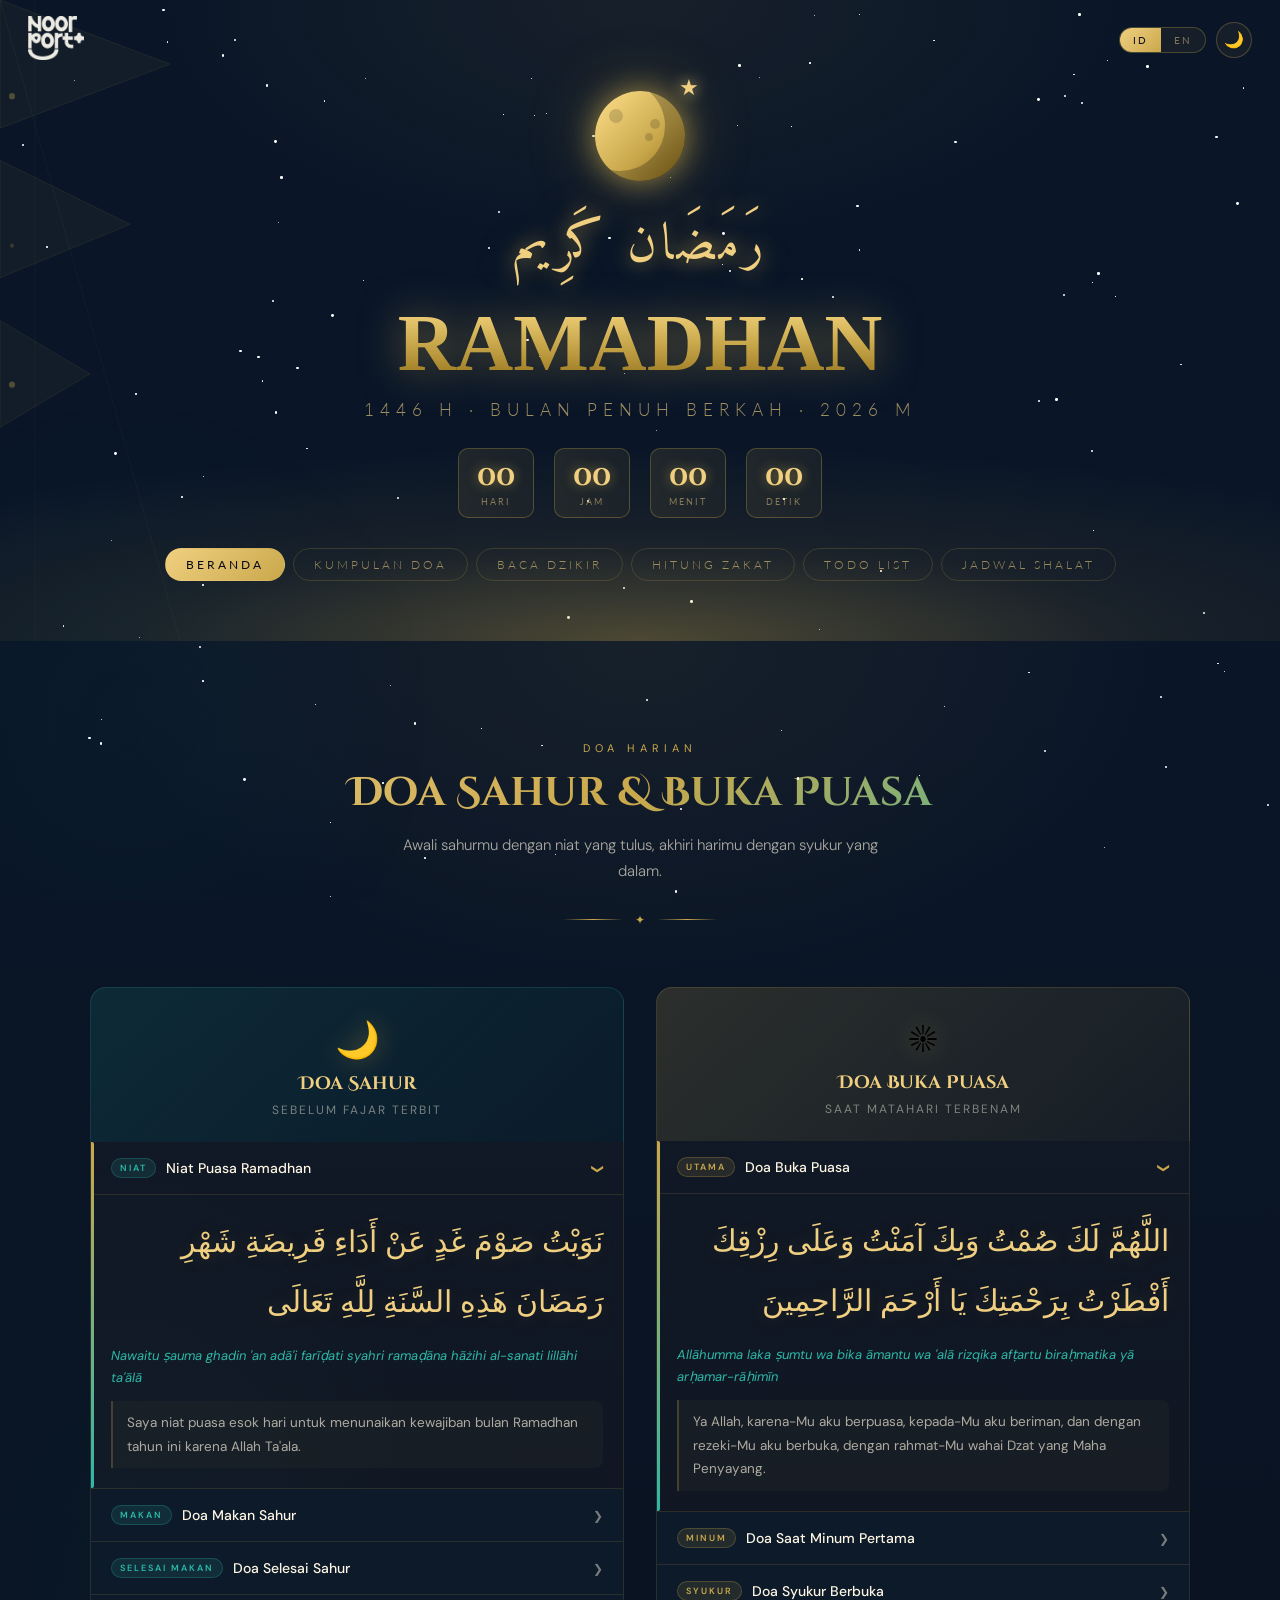
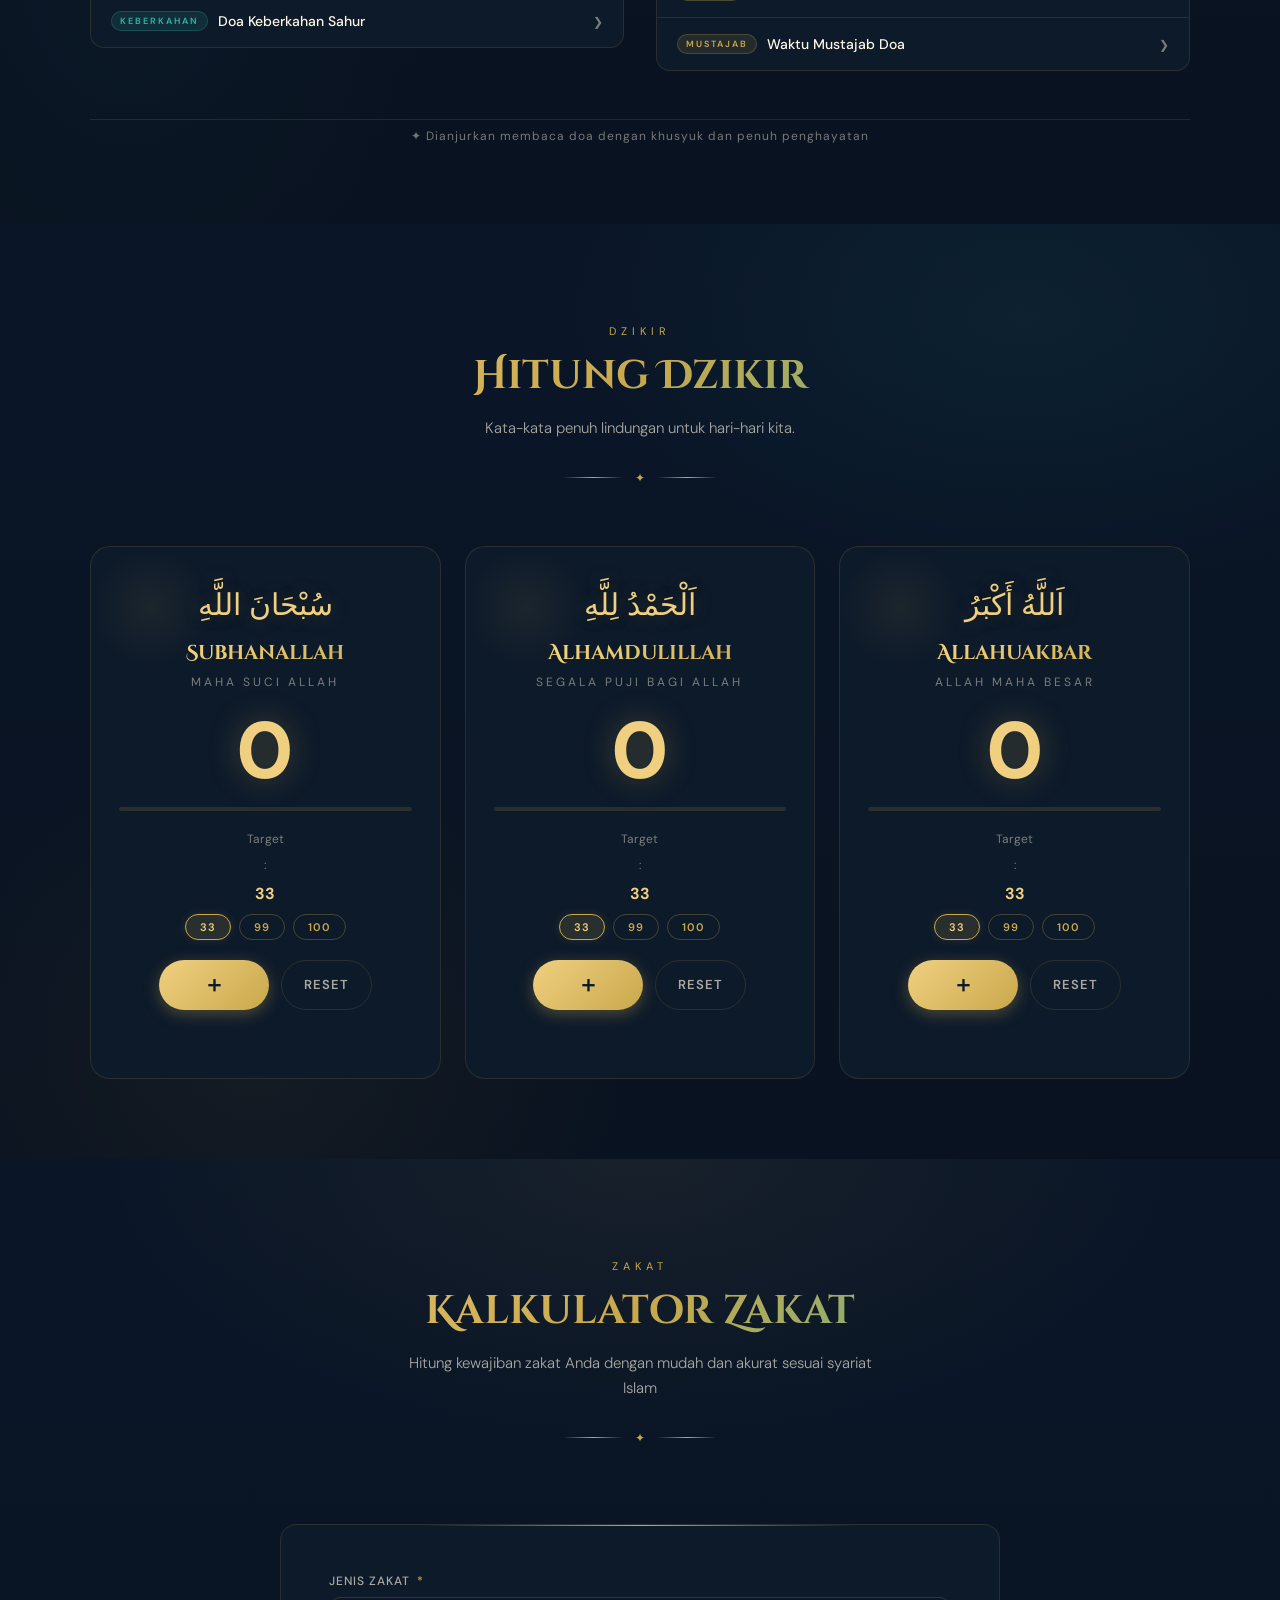
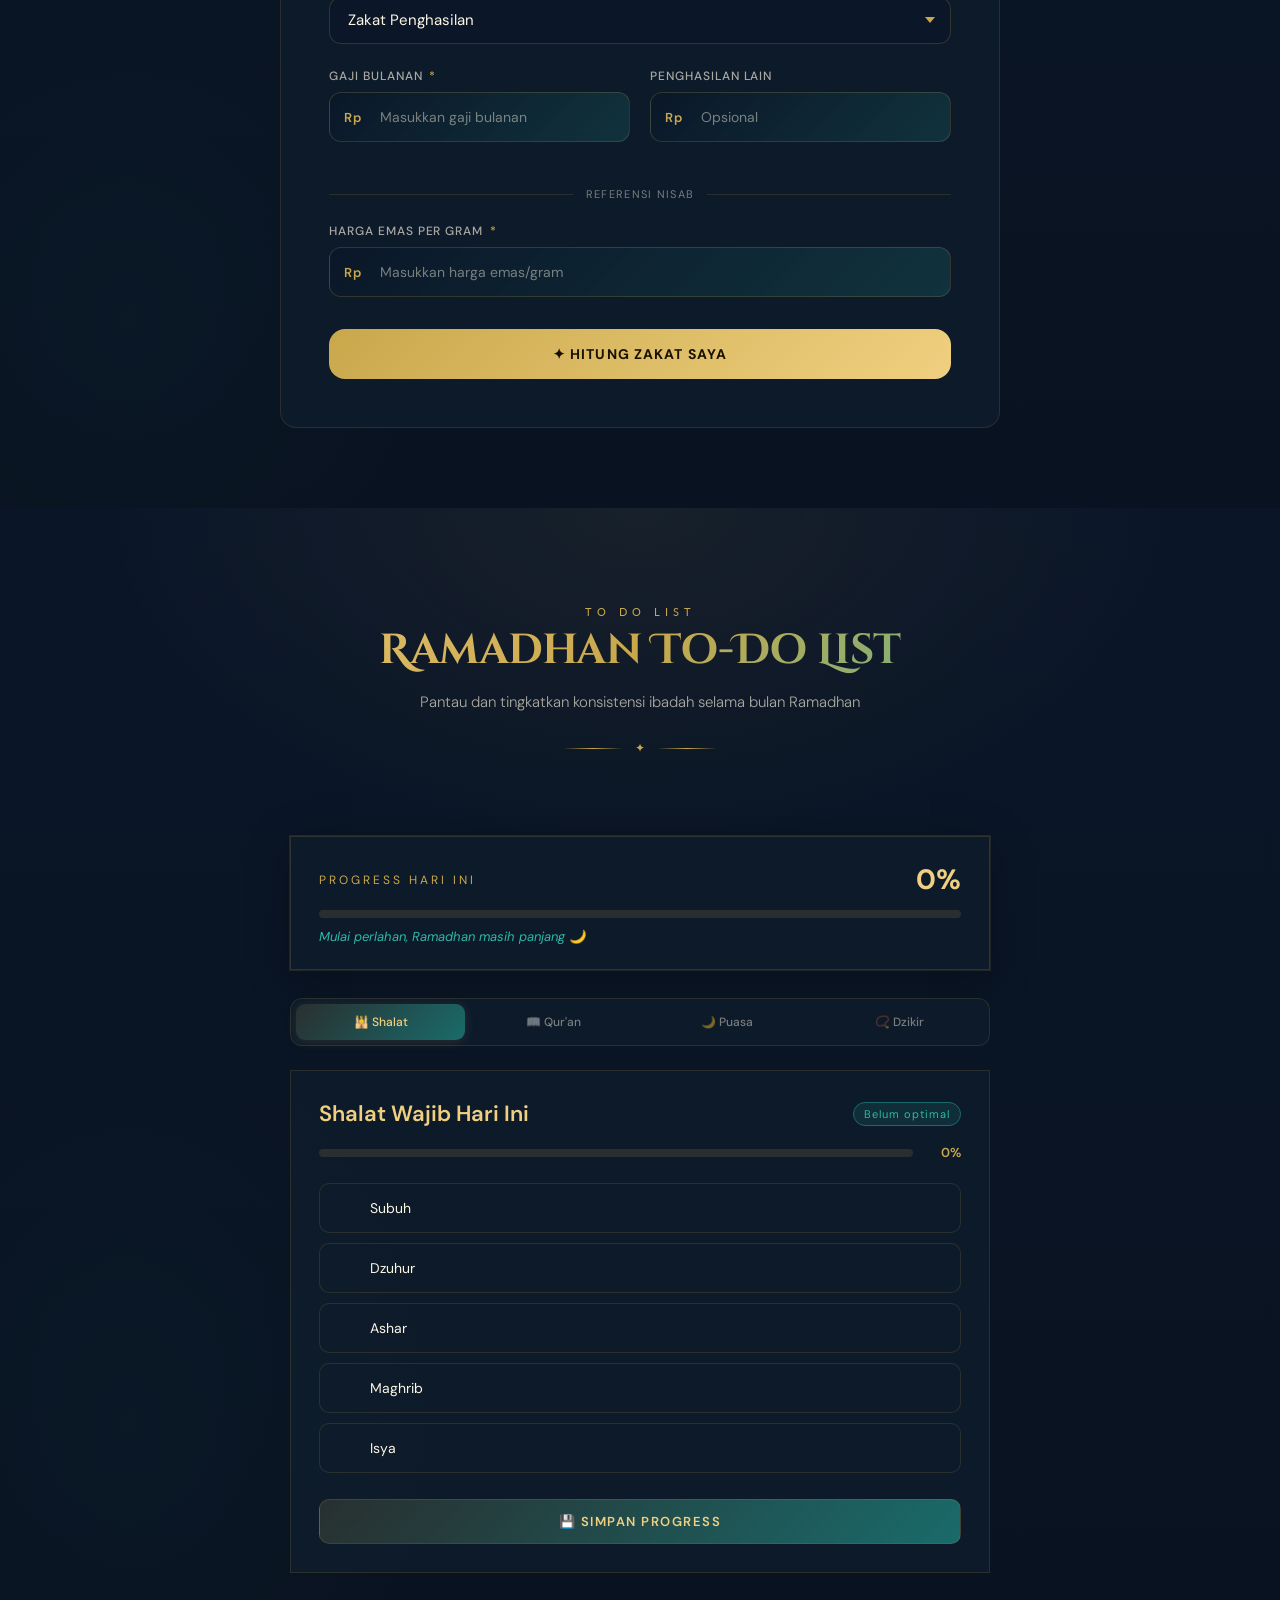
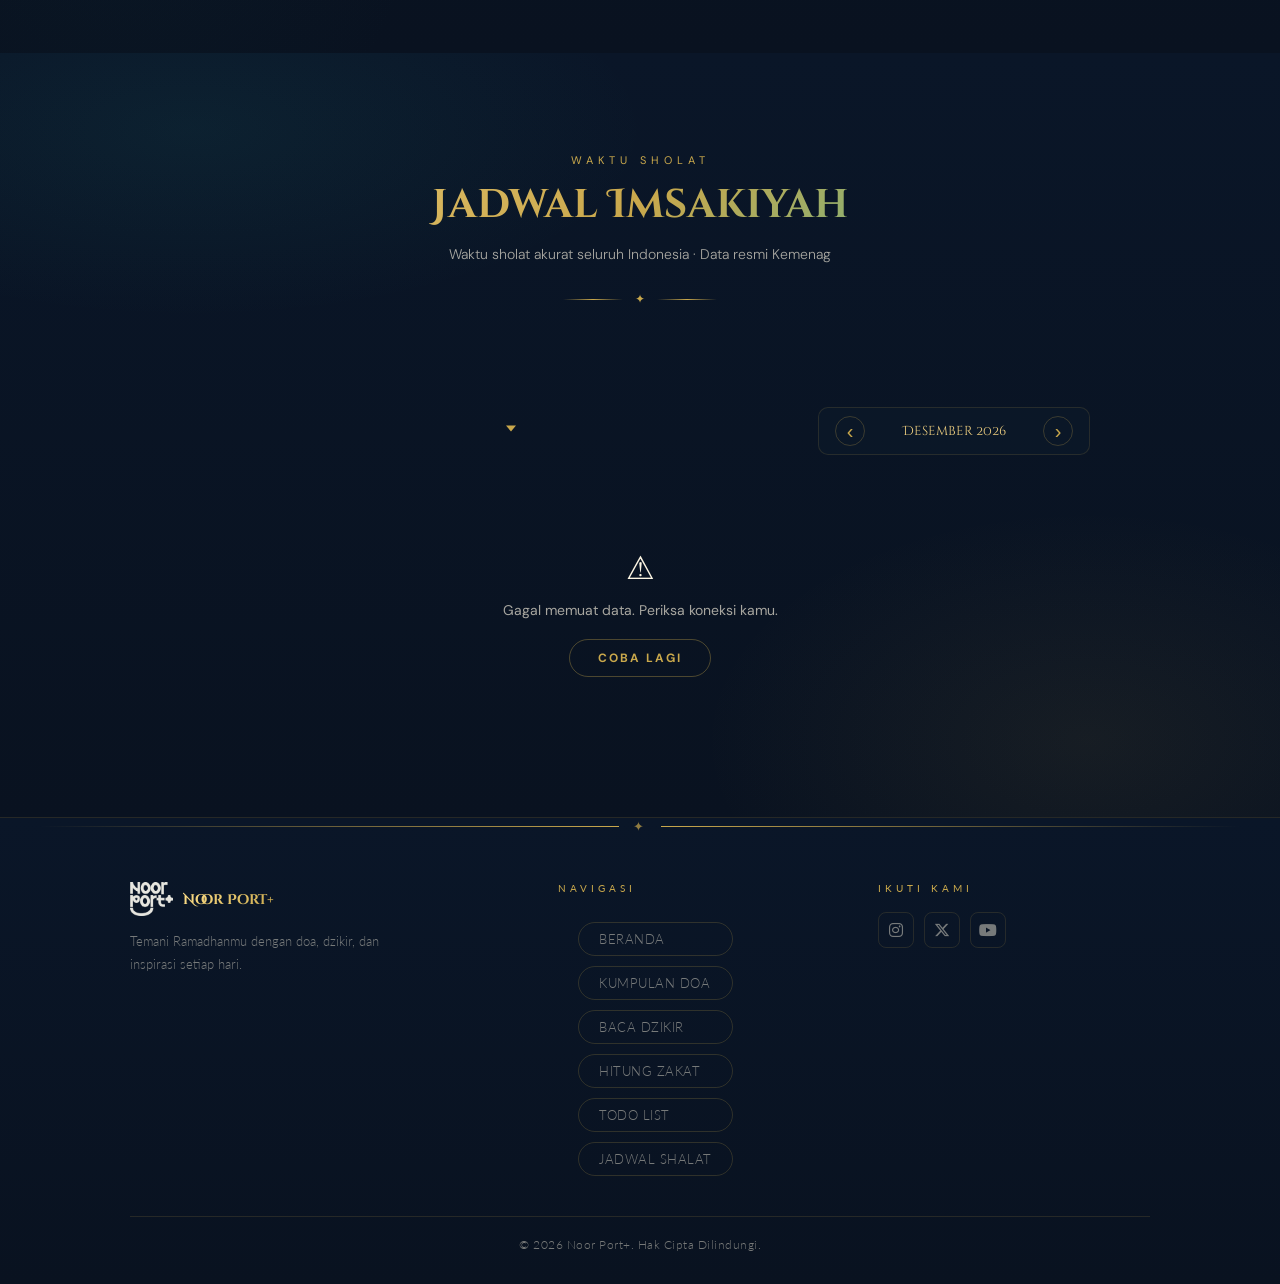
==== commit 31ee7a51: "Fixing file path" ====
--- a/index.html
+++ b/index.html
@@ -24,13 +24,12 @@
 
     <!-- Global CSS -->
     <!-- <link rel="stylesheet" href="/main/style.css"> -->
-    <link rel="stylesheet" href="/main/header.css">
-    <link rel="stylesheet" href="/main/footer.css">
-    <link rel="stylesheet" href="/1st_mission/kumpulan_doa.css">
-    <link rel="stylesheet" href="/2nd_mission/hitung_dzikir.css">
-    <link rel="stylesheet" href="/3rd_mission/kalkulator_zakat.css">
-    <link rel="stylesheet" href="/4rd_mission/todo-list.css">
-    <link rel="stylesheet" href="/5th_mission/jadwal_imsakiyah.css">
+    <link rel="stylesheet" href="style.css">
+    <link rel="stylesheet" href="1st_mission/kumpulan_doa.css">
+    <link rel="stylesheet" href="2nd_mission/hitung_dzikir.css">
+    <link rel="stylesheet" href="3rd_mission/kalkulator_zakat.css">
+    <link rel="stylesheet" href="4rd_mission/todo-list.css">
+    <link rel="stylesheet" href="5th_mission/jadwal_imsakiyah.css">
 </head>
 
 <body>
@@ -42,7 +41,7 @@
         <!-- Top Bar -->
         <div class="top-bar">
             <div class="logo-wrap">
-                <img id="logoImg" src="/assets/noor_port_logo.png" alt="Noor Port+">
+                <img id="logoImg" src="assets/noor_port_logo.png" alt="Noor Port+">
             </div>
 
             <div class="controls">
@@ -139,7 +138,7 @@
             <!-- Brand -->
             <div class="footer-brand">
                 <div class="footer-logo-wrap">
-                    <img src="/assets/noor_port_logo.png" alt="Noor Port+" class="footer-logo">
+                    <img src="assets/noor_port_logo.png" alt="Noor Port+" class="footer-logo">
                     <span class="footer-logo-name">Noor Port+</span>
                 </div>
                 <p class="footer-tagline" id="footerTagline">
@@ -182,11 +181,11 @@
     <!-- End Footer -->
 
     <!-- Global Script -->
-    <script src="/main/script.js"></script>
-    <script src="/2nd_mission/hitung_dzikir.js"></script>
-    <script src="/3rd_mission/kalkulator_zakat.js"></script>
-    <script src="/4rd_mission/todo-list.js"></script>
-    <script src="/5th_mission/jadwal_imsakiyah.js"></script>
+    <script src="script.js"></script>
+    <script src="2nd_mission/hitung_dzikir.js"></script>
+    <script src="3rd_mission/kalkulator_zakat.js"></script>
+    <script src="4rd_mission/todo-list.js"></script>
+    <script src="5th_mission/jadwal_imsakiyah.js"></script>
 
     <!-- Load Components -->
     <script>
@@ -202,11 +201,11 @@
         // Semua loadComponent dijalankan paralel,
         // Promise.all nunggu semuanya selesai baru scroll ke hash
         Promise.all([
-            loadComponent("doa-component", "/1st_mission/components/kumpulan_doa.html", () => rebuildCards()),
-            loadComponent("zikir-component", "/2nd_mission/components/hitung_dzikir.html", () => initZikirSection()),
-            loadComponent("zakat-component", "/3rd_mission/components/kalkulator_zakat.html"),
-            loadComponent("todo-component", "/4rd_mission/component/todo-list.html", () => initRamadhanTodo()),
-            loadComponent("imsakiyah-component", "/5th_mission/component/jadwal_imsakiyah.html", () => {
+            loadComponent("doa-component", "1st_mission/components/kumpulan_doa.html", () => rebuildCards()),
+            loadComponent("zikir-component", "2nd_mission/components/hitung_dzikir.html", () => initZikirSection()),
+            loadComponent("zakat-component", "3rd_mission/components/kalkulator_zakat.html"),
+            loadComponent("todo-component", "4rd_mission/component/todo-list.html", () => initRamadhanTodo()),
+            loadComponent("imsakiyah-component", "5th_mission/component/jadwal_imsakiyah.html", () => {
                 initImsakiyah();
             }),
         ]).then(() => {
--- a/style.css
+++ b/style.css
@@ -0,0 +1,828 @@
+*,
+*::before,
+*::after {
+    margin: 0;
+    padding: 0;
+    box-sizing: border-box;
+}
+
+/* ini buat custom dark mode nya */
+:root {
+    --gold: #C9A84C;
+    --gold-light: #F0D080;
+    --gold-glow: #FFE08A;
+    --teal: #1A6B6B;
+    --teal-light: #2DB8A8;
+
+    /* token dark modenya */
+    --bg-body: #0A0A1A;
+    --bg-header: linear-gradient(180deg, #060612 0%, #0d0d2b 40%, #0a1628 100%);
+    --bg-section: linear-gradient(180deg, #0a1628 0%, #091220 100%);
+    --bg-card: #0d1a2a;
+    --bg-modal: linear-gradient(135deg, #0d1a2a, #0a1220);
+    --text-main: #FDF6E3;
+    --text-muted: #fdf6e373;
+    --text-muted2: #fdf6e3a6;
+    --text-nav: #f0d08099;
+    --border-card: #c9a84c26;
+    --star-color: white;
+}
+
+/* Light mode — cuma ganti warna.
+   UI design gak diubah sama sekali, cuma token warnanya */
+[data-theme="light"] {
+    --bg-body: #F5EDD8;
+    --bg-header: linear-gradient(180deg, #2a1f0a 0%, #3d2d10 40%, #2e2210 100%);
+    --bg-section: linear-gradient(180deg, #EDE3C8 0%, #E5D9B6 100%);
+    --bg-card: #FDF6E3;
+    --bg-modal: linear-gradient(135deg, #FDF6E3, #F5EDD8);
+    --text-main: #1a1206;
+    --text-muted: #1a120680;
+    --text-muted2: #1a1206c0;
+    --text-nav: #f0d080e6;
+    --border-card: #c9a84c4d;
+    --star-color: #c9a84c99;
+    --logo-filter: invert(0) sepia(1) saturate(3) hue-rotate(5deg) brightness(.8);
+}
+
+/* Biar pas navbar di klik, dia ke scrollnya smooth */
+html {
+    scroll-behavior: smooth;
+}
+
+body {
+    font-family: 'Lato', sans-serif;
+    min-height: 100vh;
+    transition: background .4s;
+    background: var(--bg-section);
+}
+
+/* bintang */
+.stars-layer {
+    position: fixed;
+     background:
+    radial-gradient(ellipse 70% 50% at 50% 0%, rgba(201,168,76,.07) 0%, transparent 60%),
+    radial-gradient(ellipse 40% 60% at 10% 80%, rgba(26,107,107,.06) 0%, transparent 60%) !important;
+    position: fixed;
+    inset: 0;
+    pointer-events: none;
+    z-index: 0;
+    overflow: hidden;
+    transition: opacity .4s;
+    z-index: 2;
+}
+
+[data-theme="light"] .stars-layer {
+    opacity: .25;
+}
+
+.star {
+    position: absolute;
+    border-radius: 50%;
+    background: var(--star-color);
+    animation: twinkle var(--dur) ease-in-out infinite var(--delay);
+}
+
+@keyframes twinkle {
+    0%, 100% { opacity: var(--min-op); transform: scale(1); }
+    50%       { opacity: 1; transform: scale(1.4); }
+}
+
+/* header */
+header {
+    position: relative;
+    z-index: 10;
+    width: 100%;
+    overflow: hidden;
+    padding-bottom: 60px;
+    transition: background .4s;
+}
+
+.horizon {
+    position: absolute;
+    bottom: 0;
+    left: 0;
+    right: 0;
+    height: 200px;
+    background: radial-gradient(ellipse 80% 100% at 50% 100%,
+            #c9a84c59 0%, #c9a84c14 50%, transparent 100%);
+    pointer-events: none;
+}
+
+/* top bar */
+.top-bar {
+    position: relative;
+    z-index: 20;
+    display: flex;
+    align-items: center;
+    justify-content: space-between;
+    padding: 16px 28px 0;
+}
+
+.logo-wrap img {
+    height: 44px;
+    width: auto;
+    opacity: .92;
+}
+
+.logo-wrap img:hover { opacity: 1; }
+
+[data-theme="light"] .logo-wrap img {
+    filter: var(--logo-filter);
+}
+
+.controls {
+    display: flex;
+    align-items: center;
+    gap: 10px;
+}
+
+/* toggle language */
+.lang-toggle {
+    display: flex;
+    border: 1px solid #c9a84c4d;
+    border-radius: 30px;
+    overflow: hidden;
+    background: #c9a84c0f;
+}
+
+.lang-btn {
+    font-family: 'Lato', sans-serif;
+    font-size: 10px;
+    font-weight: 400;
+    letter-spacing: 2px;
+    text-transform: uppercase;
+    color: #f0d08080;
+    background: none;
+    border: none;
+    cursor: pointer;
+    padding: 6px 13px;
+    transition: color .25s, background .25s;
+}
+
+.lang-btn.active {
+    background: linear-gradient(135deg, var(--gold-light), var(--gold));
+    color: #0a0a1a;
+}
+
+/* theme button */
+.theme-btn {
+    width: 36px;
+    height: 36px;
+    border-radius: 50%;
+    border: 1px solid #c9a84c4d;
+    background: #c9a84c0f;
+    cursor: pointer;
+    display: flex;
+    align-items: center;
+    justify-content: center;
+    color: var(--gold-light);
+    font-size: 16px;
+    transition: background .25s, border-color .25s, transform .2s;
+}
+
+.theme-btn:hover {
+    background: #c9a84c26;
+    border-color: #c9a84c99;
+    transform: rotate(20deg);
+}
+
+/* Geometric */
+.geo {
+    position: absolute;
+    top: 0;
+    bottom: 0;
+    width: 180px;
+    pointer-events: none;
+    z-index: 1;
+}
+
+.geo-left { left: 0; }
+.geo-right { right: 0; transform: scaleX(-1); }
+
+.geo-right svg { display: none; }
+
+.geo svg { width: 100%; height: 100%; }
+
+.geo path { fill: #c9a84c0d; stroke: #c9a84c26; stroke-width: 0.6; }
+.geo line { stroke: #c9a84c14; stroke-width: 0.6; }
+.geo circle { fill: #c9a84c59; }
+.geo circle:nth-of-type(2) { opacity: 0.6; }
+
+/* bulan */
+.moon-wrap {
+    position: relative;
+    z-index: 5;
+    display: flex;
+    justify-content: center;
+    margin-top: 28px;
+}
+
+.moon {
+    position: relative;
+    width: 90px;
+    height: 90px;
+}
+
+.moon-outer {
+    width: 90px;
+    height: 90px;
+    border-radius: 50%;
+    background: linear-gradient(135deg,
+            var(--gold-glow) 0%, var(--gold) 60%, #8B6914 100%);
+    box-shadow:
+        0 0 30px #c9a84cb3,
+        0 0 70px #c9a84c4d,
+        inset -20px -10px 0 #00000040;
+    animation: moonFloat 5s ease-in-out infinite;
+}
+
+.moon-crater {
+    position: absolute;
+    border-radius: 50%;
+    background: #00000026;
+}
+
+.c1 { width: 14px; height: 14px; top: 18px; left: 14px; }
+.c2 { width: 8px; height: 8px; top: 42px; left: 50px; }
+.c3 { width: 10px; height: 10px; top: 28px; left: 55px; }
+
+.moon-star {
+    position: absolute;
+    top: -18px;
+    right: -14px;
+    font-size: 22px;
+    color: var(--gold-light);
+    filter: drop-shadow(0 0 8px var(--gold-glow));
+    animation: moonFloat 5s ease-in-out infinite .8s;
+}
+
+@keyframes moonFloat {
+    0%, 100% { transform: translateY(0); }
+    50%       { transform: translateY(-8px); }
+}
+
+/* hero */
+.arabic-text {
+    text-align: center;
+    position: relative;
+    z-index: 5;
+    margin-top: 20px;
+    font-family: 'Amiri', serif;
+    font-size: clamp(28px, 5vw, 52px);
+    color: var(--gold-light);
+    letter-spacing: 4px;
+    text-shadow: 0 0 20px #c9a84ccc, 0 0 60px #c9a84c4d;
+    animation: fadeSlide .9s ease both .2s;
+}
+
+.main-title {
+    text-align: center;
+    position: relative;
+    z-index: 5;
+    margin-top: 6px;
+    font-family: 'Cinzel', serif;
+    font-size: clamp(36px, 7vw, 80px);
+    font-weight: 700;
+    background: linear-gradient(180deg, var(--gold-glow) 0%, var(--gold) 50%, #8B6914 100%);
+    -webkit-background-clip: text;
+    -webkit-text-fill-color: transparent;
+    background-clip: text;
+    filter: drop-shadow(0 0 20px #c9a84c80);
+    animation: fadeSlide .9s ease both .4s;
+}
+
+.subtitle {
+    text-align: center;
+    position: relative;
+    z-index: 5;
+    margin-top: 10px;
+    font-family: 'Lato', sans-serif;
+    font-weight: 300;
+    font-size: clamp(13px, 2vw, 17px);
+    letter-spacing: 6px;
+    text-transform: uppercase;
+    color: #f0d080a6;
+    animation: fadeSlide .9s ease both .6s;
+}
+
+@keyframes fadeSlide {
+    from { opacity: 0; transform: translateY(18px); }
+    to   { opacity: 1; transform: translateY(0); }
+}
+
+/* Divider */
+.divider {
+    position: relative;
+    z-index: 5;
+    display: flex;
+    align-items: center;
+    justify-content: center;
+    gap: 16px;
+    margin: 22px auto 0;
+    max-width: 480px;
+    padding: 0 20px;
+    animation: fadeSlide .9s ease both .7s;
+}
+
+.np-ornament {
+    display: flex;
+    align-items: center;
+    gap: 14px;
+    padding: 0 40px;
+    margin-bottom: 0;
+}
+
+.np-line {
+    flex: 1;
+    height: 1px;
+    background: linear-gradient(90deg, transparent, var(--gold));
+}
+
+.np-line:last-child {
+    background: linear-gradient(90deg, var(--gold), transparent);
+}
+
+.np-orn-star {
+    color: var(--gold);
+    font-size: 13px;
+    letter-spacing: 3px;
+    opacity: .7;
+}
+
+/* Countdown */
+.countdown {
+    position: relative;
+    z-index: 5;
+    display: flex;
+    gap: 20px;
+    justify-content: center;
+    margin-top: 28px;
+    animation: fadeSlide .9s ease both .9s;
+}
+
+.cd-box {
+    display: flex;
+    flex-direction: column;
+    align-items: center;
+    background: linear-gradient(135deg, #c9a84c1f, #c9a84c0a);
+    border: 1px solid #c9a84c4d;
+    border-radius: 10px;
+    padding: 14px 18px 10px;
+    min-width: 64px;
+    backdrop-filter: blur(4px);
+    transition: border-color .3s, box-shadow .3s;
+}
+
+.cd-box:hover {
+    border-color: #c9a84cb3;
+    box-shadow: 0 0 20px #c9a84c33;
+}
+
+.cd-num {
+    font-family: 'Cinzel Decorative', serif;
+    font-size: 28px;
+    font-weight: 700;
+    color: var(--gold-light);
+    text-shadow: 0 0 12px #c9a84c99;
+    line-height: 1;
+}
+
+.cd-label {
+    font-size: 9px;
+    letter-spacing: 2px;
+    text-transform: uppercase;
+    color: #f0d08080;
+    margin-top: 5px;
+}
+
+/* Navigation */
+/* Nav default (di dalam header) */
+#mainNav {
+    /* styling nav kamu yang sudah ada */
+    transition: none;
+}
+
+/* Nav sticky — aktif lewat JS waktu header keluar viewport */
+#mainNav.nav-sticky {
+    position: fixed;
+    top: 0;
+    left: 0;
+    right: 0;
+    z-index: 1000;
+
+    /* Background biar konten di belakangnya tidak tembus */
+    background: rgba(10, 10, 26, 0.85);
+    backdrop-filter: blur(16px);
+    -webkit-backdrop-filter: blur(16px);
+
+    border-bottom: 1px solid rgba(201, 168, 76, 0.15);
+    box-shadow: 0 4px 24px rgba(0, 0, 0, 0.4);
+
+    /* Animasi turun dari atas */
+    animation: navSlideDown 0.3s ease forwards;
+
+    /* Reset padding/margin yang mungkin ada dari posisi aslinya */
+    margin: 0;
+    padding: 12px 24px;
+    justify-content: center;
+}
+
+@keyframes navSlideDown {
+    from {
+        transform: translateY(-100%);
+        opacity: 0;
+    }
+    to {
+        transform: translateY(0);
+        opacity: 1;
+    }
+}
+
+/* Light mode */
+[data-theme="light"] #mainNav.nav-sticky {
+    background: rgba(245, 240, 232, 0.9);
+    border-bottom: 1px solid rgba(201, 168, 76, 0.2);
+    box-shadow: 0 4px 24px rgba(0, 0, 0, 0.1);
+}
+
+nav {
+    position: relative;
+    z-index: 5;
+    display: flex;
+    justify-content: center;
+    gap: 8px;
+    margin-top: 30px;
+    flex-wrap: wrap;
+    padding: 0 20px;
+    animation: fadeSlide .9s ease both 1.1s;
+}
+
+nav a {
+    font-family: 'Lato', sans-serif;
+    font-weight: 300;
+    font-size: 12px;
+    letter-spacing: 3px;
+    text-transform: uppercase;
+    color: var(--text-nav);
+    text-decoration: none;
+    padding: 8px 20px;
+    border: 1px solid #c9a84c33;
+    border-radius: 40px;
+    transition: all .3s;
+    position: relative;
+    overflow: hidden;
+}
+
+nav a::before {
+    content: '';
+    position: absolute;
+    inset: 0;
+    background: linear-gradient(135deg, #c9a84c26, transparent);
+    opacity: 0;
+    transition: opacity .3s;
+}
+
+nav a:hover {
+    color: var(--gold-light);
+    border-color: #c9a84c99;
+}
+
+nav a:hover::before { opacity: 1; }
+
+nav a.active {
+    color: #0a0a1a;
+    background: linear-gradient(135deg, var(--gold-light), var(--gold));
+    border-color: transparent;
+    font-weight: 400;
+}
+
+/* Lantern */
+.lantern-row {
+    position: absolute;
+    top: 0;
+    left: 0;
+    right: 0;
+    display: flex;
+    justify-content: space-between;
+    padding: 0 30px;
+    z-index: 2;
+    pointer-events: none;
+}
+
+.lantern {
+    animation: lanternSwing 4s ease-in-out infinite;
+    transform-origin: top center;
+}
+
+.lantern:nth-child(2) { animation-delay: .7s; }
+.lantern:nth-child(3) { animation-delay: 1.4s; }
+.lantern:nth-child(4) { animation-delay: 2.1s; }
+
+.lantern.large svg { width: 28px; height: 70px; }
+
+.lantern.small {
+    width: 22px;
+    height: 55px;
+}
+
+.lantern.small::before {
+    content: "";
+    display: block;
+    width: 100%;
+    height: 100%;
+    background: url("data:image/svg+xml;utf8,<svg viewBox='0 0 28 70' xmlns='http://www.w3.org/2000/svg'><line x1='14' y1='0' x2='14' y2='10' stroke='rgba(201,168,76,.6)' stroke-width='1.5'/><ellipse cx='14' cy='13' rx='7' ry='3' fill='rgba(201,168,76,.4)'/><rect x='7' y='13' width='14' height='36' rx='5' fill='rgba(201,168,76,.18)' stroke='rgba(201,168,76,.5)' stroke-width='1'/><rect x='10' y='16' width='8' height='30' rx='3' fill='rgba(255,220,100,.15)'/><ellipse cx='14' cy='49' rx='7' ry='3' fill='rgba(201,168,76,.4)'/><line x1='14' y1='52' x2='11' y2='62' stroke='rgba(201,168,76,.5)' stroke-width='1'/><line x1='14' y1='52' x2='17' y2='62' stroke='rgba(201,168,76,.5)' stroke-width='1'/><ellipse cx='14' cy='28' rx='5' ry='5' fill='rgba(255,200,50,.2)'/></svg>") no-repeat center/contain;
+}
+
+.lantern svg { width: 100%; height: 100%; }
+
+.string { stroke: #c9a84c99; stroke-width: 1.5; }
+.cap    { fill: #c9a84c66; }
+.body   { fill: #c9a84c2e; stroke: #c9a84c80; stroke-width: 1; }
+.inner  { fill: #ffdc6426; }
+.tail   { stroke: #c9a84c80; stroke-width: 1; }
+.glow   { fill: #ffc83233; }
+
+@keyframes lanternSwing {
+    0%, 100% { transform: rotate(-6deg); }
+    50%       { transform: rotate(6deg); }
+}
+
+/* Partikel */
+#particles {
+    position: absolute;
+    inset: 0;
+    pointer-events: none;
+    z-index: 3;
+    overflow: hidden;
+}
+
+.particle {
+    position: absolute;
+    border-radius: 50%;
+    background: var(--gold);
+    opacity: 0;
+    animation: rise var(--dur) ease-in infinite var(--delay);
+}
+
+@keyframes rise {
+    0%   { opacity: 0; transform: translateY(0) scale(1); }
+    20%  { opacity: .6; }
+    100% { opacity: 0; transform: translateY(-200px) scale(.3); }
+}
+
+/* Footer */
+.site-footer {
+    background: var(--bg-section);
+    position: relative;
+    z-index: 10;
+        backdrop-filter: blur(4px);
+    border-top: 1px solid var(--border-card);
+    transition: background .4s, border-color .4s;
+}
+
+/* Layout 3 kolom utama */
+.footer-inner {
+    display: grid;
+    grid-template-columns: 1.4fr 1fr 1fr;
+    gap: 48px;
+    max-width: 1100px;
+    margin: 0 auto;
+    padding: 48px 40px 40px;
+}
+
+/* ---- Kolom 1: Brand ---- */
+.footer-logo-wrap {
+    display: flex;
+    align-items: center;
+    gap: 10px;
+    margin-bottom: 14px;
+}
+
+.footer-logo {
+    height: 34px;
+    width: auto;
+    opacity: .9;
+    transition: opacity .2s;
+}
+
+[data-theme="light"] .footer-logo {
+    filter: var(--logo-filter);
+}
+
+.footer-logo:hover { opacity: 1; }
+
+.footer-logo-name {
+    font-family: 'Cinzel Decorative', serif;
+    font-size: 14px;
+    font-weight: 700;
+    background: linear-gradient(135deg, var(--gold-glow), var(--gold));
+    -webkit-background-clip: text;
+    -webkit-text-fill-color: transparent;
+    background-clip: text;
+}
+
+.footer-tagline {
+    font-family: 'Lato', sans-serif;
+    font-weight: 300;
+    font-size: 13px;
+    line-height: 1.75;
+    color: var(--text-muted);
+    max-width: 280px;
+    transition: color .4s;
+}
+
+/* ---- Kolom 2: Navigasi ---- */
+.footer-col-title {
+    font-family: 'Lato', sans-serif;
+    font-size: 10px;
+    letter-spacing: 4px;
+    text-transform: uppercase;
+    color: var(--gold);
+    margin-bottom: 18px;
+    font-weight: 400;
+}
+
+.footer-nav-col {
+    display: flex;
+    flex-direction: column;
+    align-items: flex-start;
+}
+
+.footer-nav {
+    margin-top: 10px;
+    display: flex;
+    flex-direction: column;
+    gap: 10px;
+}
+
+.footer-col-title,
+.footer-nav {
+    text-align: left;
+}
+
+.footer-nav a {
+    font-family: 'Lato', sans-serif;
+    font-size: 13px;
+    font-weight: 300;
+    color: var(--text-muted);
+    text-decoration: none;
+    letter-spacing: .5px;
+    transition: color .25s, padding-left .25s;
+    display: inline-block;
+}
+
+/* Hover: teks geser dikit ke kanan + warna emas */
+.footer-nav a:hover {
+    color: var(--gold-light);
+    padding-left: 15px;
+}
+
+/* Kolom 3: Sosmed + Kontrol */
+.footer-socials {
+    display: flex;
+    gap: 10px;
+    margin-bottom: 22px;
+    flex-wrap: wrap;
+}
+
+.footer-social-btn {
+    display: flex;
+    align-items: center;
+    justify-content: center;
+    width: 36px;
+    height: 36px;
+    border-radius: 8px;
+    border: 1px solid var(--border-card);
+    background: transparent;
+    color: var(--text-muted);
+    text-decoration: none;
+    transition: color .25s, border-color .25s, background .25s, transform .2s;
+}
+
+.footer-social-btn svg {
+    width: 16px;
+    height: 16px;
+}
+
+/* Hover sosmed: icon jadi emas, box glow tipis */
+.footer-social-btn:hover {
+    color: var(--gold-light);
+    border-color: #c9a84c80;
+    background: #c9a84c0f;
+    transform: translateY(-2px);
+}
+
+/* Lang + Theme toggle di footer, sama persis kayak header */
+.footer-toggles {
+    display: flex;
+    align-items: center;
+    gap: 10px;
+}
+
+/* Garis bawah + copyright */
+.footer-bottom {
+    max-width: 1100px;
+    margin: 0 auto;
+    padding: 0 40px 32px;
+}
+
+.footer-bottom-line {
+    height: 1px;
+    background: var(--border-card);
+    margin-bottom: 20px;
+    transition: background .4s;
+}
+
+.footer-copy {
+    font-family: 'Lato', sans-serif;
+    font-size: 12px;
+    font-weight: 300;
+    color: var(--text-muted);
+    letter-spacing: .5px;
+    text-align: center;
+    transition: color .4s;
+}
+
+/* Back to Top button */
+.back-to-top {
+    position: fixed;
+    bottom: 28px;
+    right: 28px;
+    z-index: 100;
+    width: 42px;
+    height: 42px;
+    border-radius: 50%;
+    border: 1px solid #c9a84c4d;
+    background: var(--bg-card);
+    color: var(--gold-light);
+    font-size: 18px;
+    cursor: pointer;
+    display: flex;
+    align-items: center;
+    justify-content: center;
+    opacity: 0;
+    pointer-events: none;
+    /* transisi masuk/keluar yang halus */
+    transition: opacity .3s, transform .3s, background .25s, border-color .25s;
+    box-shadow: 0 4px 20px #00000040;
+}
+
+/* Muncul saat udah scroll ke bawah — dikontrol JS via class .visible */
+.back-to-top.visible {
+    opacity: 1;
+    pointer-events: auto;
+}
+
+.back-to-top:hover {
+    background: #c9a84c1a;
+    border-color: #c9a84c99;
+    transform: translateY(-3px);
+}
+
+/* Responsive */
+@media (max-width: 900px) {
+    .footer-inner {
+        grid-template-columns: 1fr 1fr;
+        gap: 36px;
+    }
+
+    /* Brand kolom full width di atas */
+    .footer-brand {
+        grid-column: 1 / -1;
+    }
+
+    .footer-tagline {
+        max-width: 100%;
+    }
+}
+
+@media (max-width: 600px) {
+    .footer-ornament { padding: 0 10px; }
+
+    .footer-inner {
+        grid-template-columns: 1fr;
+        gap: 28px;
+        padding: 36px 20px 28px;
+    }
+
+    .footer-bottom {
+        padding: 0 20px 24px;
+    }
+
+    .footer-nav {
+        justify-content: start;
+        flex-direction: row;
+        flex-wrap: wrap;
+        gap: 8px 18px;
+    }
+
+    .back-to-top {
+        bottom: 20px;
+        right: 16px;
+        width: 38px;
+        height: 38px;
+        font-size: 16px;
+    }
+}
+/* End Footer Section */
